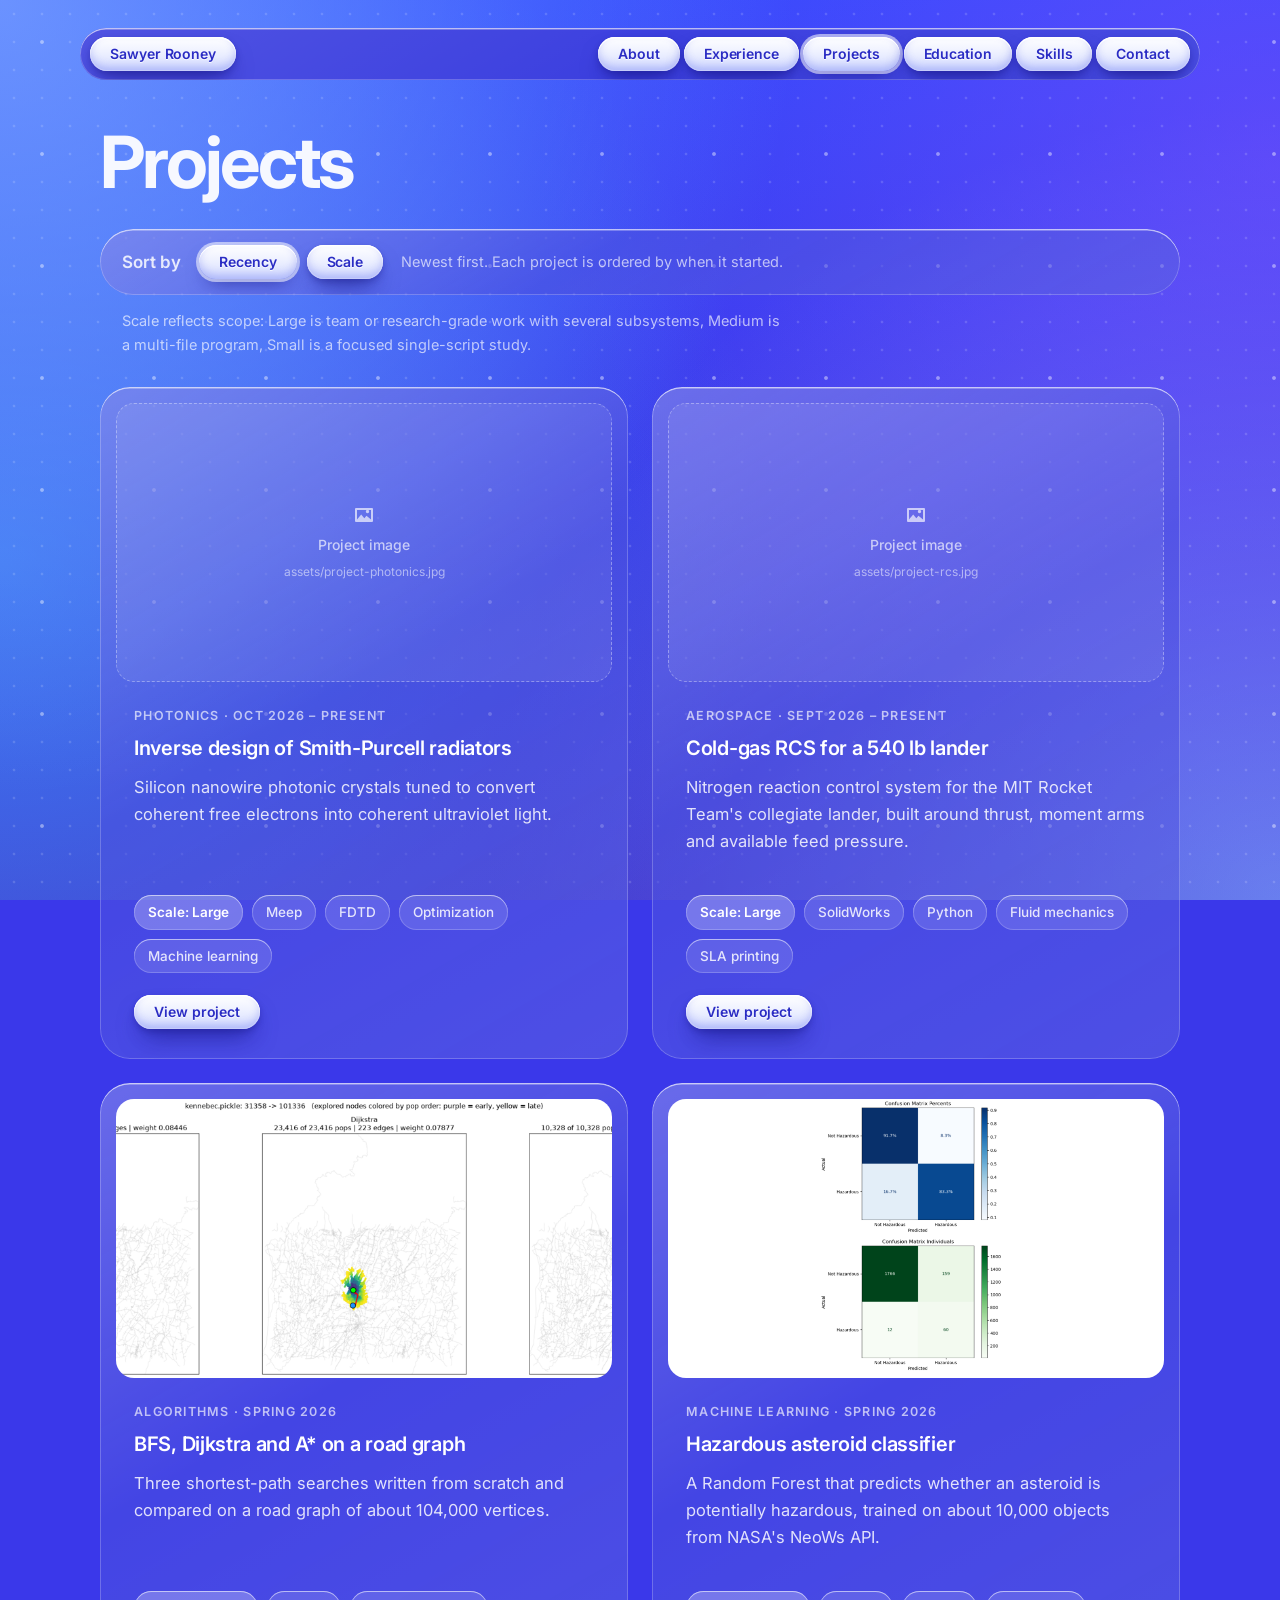
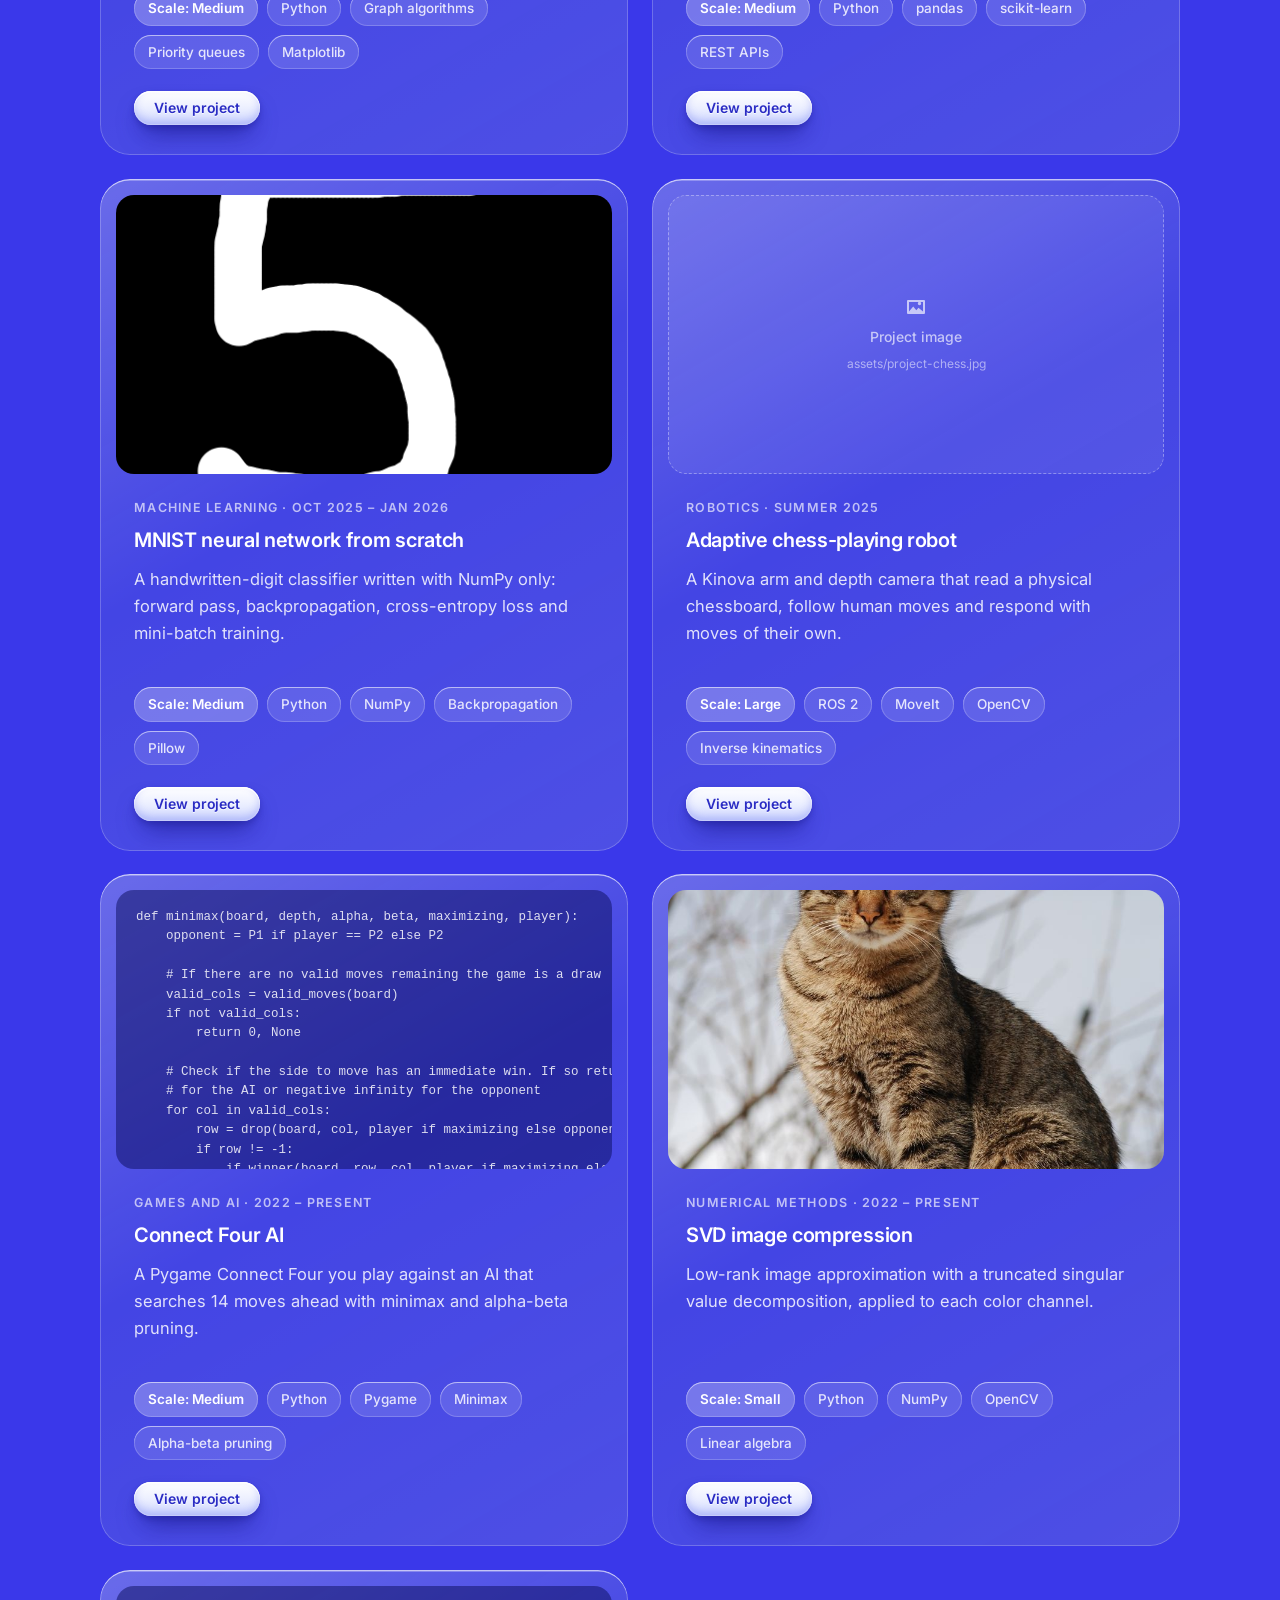
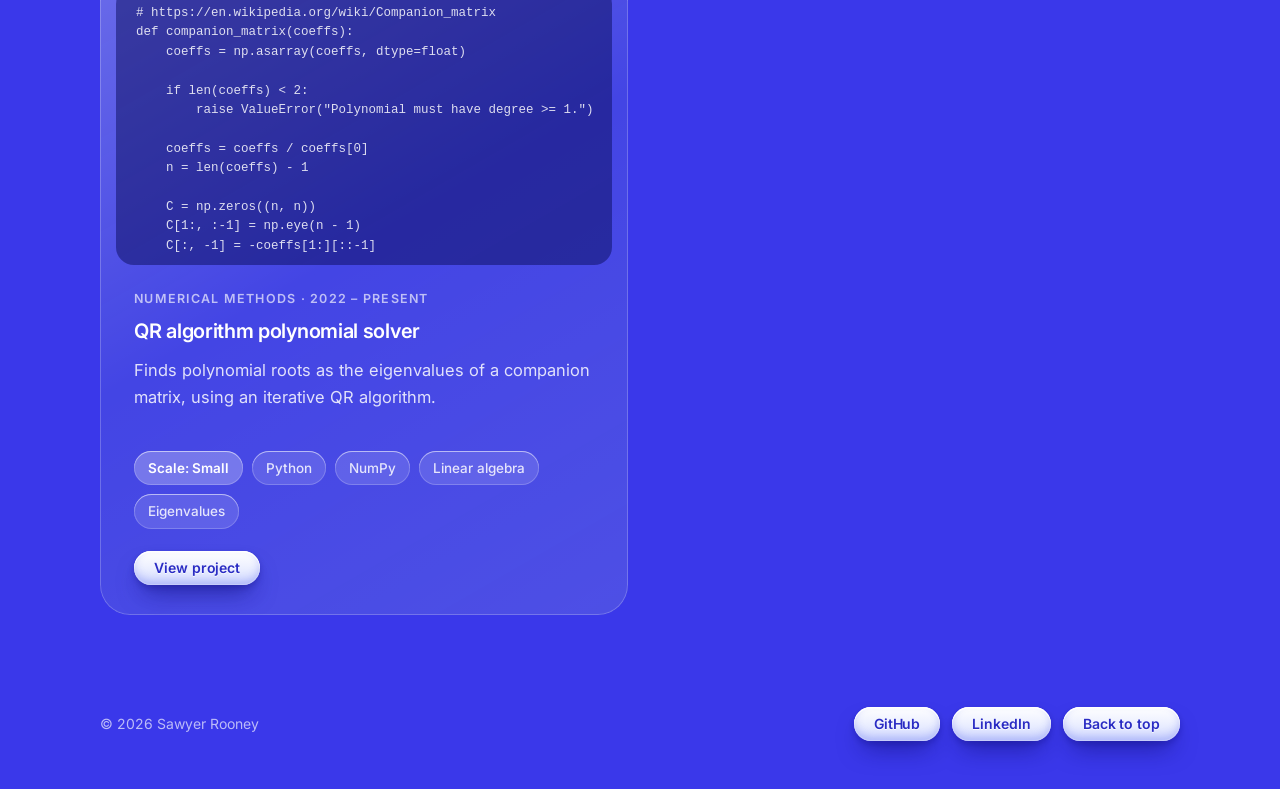
==== projects.html @ 9bf7cc25 "Add files via upload" ====
<!doctype html>
<html lang="en">
<head>
  <meta charset="utf-8">
  <meta name="viewport" content="width=device-width, initial-scale=1">
  <title>Projects | Sawyer Rooney</title>
  <meta name="description" content="Projects by Sawyer Rooney in aerospace, photonics, robotics, machine learning and numerical methods.">
  <meta name="theme-color" content="#3236e4">
  <link rel="preconnect" href="https://fonts.googleapis.com">
  <link rel="preconnect" href="https://fonts.gstatic.com" crossorigin>
  <link rel="preload" as="style" href="https://fonts.googleapis.com/css2?family=Inter:wght@400;500;600;700&display=swap" onload="this.onload=null;this.rel='stylesheet'">
  <noscript><link rel="stylesheet" href="https://fonts.googleapis.com/css2?family=Inter:wght@400;500;600;700&display=swap"></noscript>
  <link rel="stylesheet" href="styles.css">
</head>
<body>

<div class="bg" aria-hidden="true"></div>

<header class="nav-wrap">
  <nav class="nav glass" aria-label="Primary">
    <a class="btn primary small mark" href="index.html">Sawyer Rooney</a>
    <div class="nav-links">
      <a class="btn primary small" href="index.html#about">About</a>
      <a class="btn primary small" href="index.html#experience">Experience</a>
      <a class="btn primary small active" href="projects.html" aria-current="page">Projects</a>
      <a class="btn primary small" href="index.html#education">Education</a>
      <a class="btn primary small" href="index.html#skills">Skills</a>
      <a class="btn primary small" href="index.html#contact">Contact</a>
    </div>
  </nav>
</header>

<main id="top">
  <section class="section wrap">
    <h1 class="page-title">Projects</h1>
    <div class="sortbar glass">
      <span class="sort-label" id="sort-label">Sort by</span>
      <div class="sort-btns" role="group" aria-labelledby="sort-label">
        <button class="btn primary small" type="button" data-sort="recency" aria-pressed="true">Recency</button>
        <button class="btn primary small" type="button" data-sort="scale" aria-pressed="false">Scale</button>
      </div>
      <p class="sort-note" id="sort-note" aria-live="polite">Newest first. Each project is ordered by when it started.</p>
    </div>
    <p class="scale-key">Scale reflects scope: Large is team or research-grade work with several subsystems, Medium is a multi-file program, Small is a focused single-script study.</p>
    <div class="cards" id="grid">
      <article class="card glass" data-date="2026-09" data-scale="3">
        <div class="media wide"><span class="media-ph"><svg viewBox="0 0 24 24" width="24" height="24" aria-hidden="true"><path d="M4 5h16a1 1 0 0 1 1 1v12a1 1 0 0 1-1 1H4a1 1 0 0 1-1-1V6a1 1 0 0 1 1-1Zm1 11.6 4.2-5 3.1 3.6 2.2-2.4L19 16.6V7H5v9.6ZM15.5 10.2a1.7 1.7 0 1 1 0-3.4 1.7 1.7 0 0 1 0 3.4Z" fill="currentColor"/></svg>Project image<small>assets/project-rcs.jpg</small></span><img src="assets/project-rcs.jpg" alt="Cold-gas RCS for a 540 lb lander" loading="lazy" decoding="async" onerror="this.remove()"></div>
        <p class="kicker">Aerospace &middot; Sept 2026 – Present</p>
        <h3>Cold-gas RCS for a 540 lb lander</h3>
        <p class="lead">Nitrogen reaction control system for the MIT Rocket Team&#x27;s collegiate lander, built around thrust, moment arms and available feed pressure.</p>
        <ul class="chips"><li class="scale">Scale: Large</li><li>SolidWorks</li><li>Python</li><li>Fluid mechanics</li><li>SLA printing</li></ul>
        <p class="more"><a class="btn primary small stretch" href="projects/rcs.html" aria-label="View project: Cold-gas RCS for a 540 lb lander">View project</a></p>
      </article>
      <article class="card glass" data-date="2026-10" data-scale="3">
        <div class="media wide"><span class="media-ph"><svg viewBox="0 0 24 24" width="24" height="24" aria-hidden="true"><path d="M4 5h16a1 1 0 0 1 1 1v12a1 1 0 0 1-1 1H4a1 1 0 0 1-1-1V6a1 1 0 0 1 1-1Zm1 11.6 4.2-5 3.1 3.6 2.2-2.4L19 16.6V7H5v9.6ZM15.5 10.2a1.7 1.7 0 1 1 0-3.4 1.7 1.7 0 0 1 0 3.4Z" fill="currentColor"/></svg>Project image<small>assets/project-photonics.jpg</small></span><img src="assets/project-photonics.jpg" alt="Inverse design of Smith-Purcell radiators" loading="lazy" decoding="async" onerror="this.remove()"></div>
        <p class="kicker">Photonics &middot; Oct 2026 – Present</p>
        <h3>Inverse design of Smith-Purcell radiators</h3>
        <p class="lead">Silicon nanowire photonic crystals tuned to convert coherent free electrons into coherent ultraviolet light.</p>
        <ul class="chips"><li class="scale">Scale: Large</li><li>Meep</li><li>FDTD</li><li>Optimization</li><li>Machine learning</li></ul>
        <p class="more"><a class="btn primary small stretch" href="projects/photonics.html" aria-label="View project: Inverse design of Smith-Purcell radiators">View project</a></p>
      </article>
      <article class="card glass" data-date="2025-06" data-scale="3">
        <div class="media wide"><span class="media-ph"><svg viewBox="0 0 24 24" width="24" height="24" aria-hidden="true"><path d="M4 5h16a1 1 0 0 1 1 1v12a1 1 0 0 1-1 1H4a1 1 0 0 1-1-1V6a1 1 0 0 1 1-1Zm1 11.6 4.2-5 3.1 3.6 2.2-2.4L19 16.6V7H5v9.6ZM15.5 10.2a1.7 1.7 0 1 1 0-3.4 1.7 1.7 0 0 1 0 3.4Z" fill="currentColor"/></svg>Project image<small>assets/project-chess.jpg</small></span><img src="assets/project-chess.jpg" alt="Adaptive chess-playing robot" loading="lazy" decoding="async" onerror="this.remove()"></div>
        <p class="kicker">Robotics &middot; Summer 2025</p>
        <h3>Adaptive chess-playing robot</h3>
        <p class="lead">A Kinova arm and depth camera that read a physical chessboard, follow human moves and respond with moves of their own.</p>
        <ul class="chips"><li class="scale">Scale: Large</li><li>ROS 2</li><li>MoveIt</li><li>OpenCV</li><li>Inverse kinematics</li></ul>
        <p class="more"><a class="btn primary small stretch" href="projects/chess.html" aria-label="View project: Adaptive chess-playing robot">View project</a></p>
      </article>
      <article class="card glass" data-date="2026-03" data-scale="2">
        <div class="media wide"><img src="assets/projects/dijkstra/road-graph-search.png" alt="BFS, Dijkstra and A* on a road graph" loading="lazy" decoding="async"></div>
        <p class="kicker">Algorithms &middot; Spring 2026</p>
        <h3>BFS, Dijkstra and A* on a road graph</h3>
        <p class="lead">Three shortest-path searches written from scratch and compared on a road graph of about 104,000 vertices.</p>
        <ul class="chips"><li class="scale">Scale: Medium</li><li>Python</li><li>Graph algorithms</li><li>Priority queues</li><li>Matplotlib</li></ul>
        <p class="more"><a class="btn primary small stretch" href="projects/dijkstra.html" aria-label="View project: BFS, Dijkstra and A* on a road graph">View project</a></p>
      </article>
      <article class="card glass" data-date="2025-01" data-scale="2">
        <div class="media wide peek" aria-hidden="true"><pre>def minimax(board, depth, alpha, beta, maximizing, player):
    opponent = P1 if player == P2 else P2

    # If there are no valid moves remaining the game is a draw
    valid_cols = valid_moves(board)
    if not valid_cols:
        return 0, None

    # Check if the side to move has an immediate win. If so retu
    # for the AI or negative infinity for the opponent
    for col in valid_cols:
        row = drop(board, col, player if maximizing else opponen
        if row != -1:
            if winner(board, row, col, player if maximizing else</pre></div>
        <p class="kicker">Games and AI &middot; 2022 – Present</p>
        <h3>Connect Four AI</h3>
        <p class="lead">A Pygame Connect Four you play against an AI that searches 14 moves ahead with minimax and alpha-beta pruning.</p>
        <ul class="chips"><li class="scale">Scale: Medium</li><li>Python</li><li>Pygame</li><li>Minimax</li><li>Alpha-beta pruning</li></ul>
        <p class="more"><a class="btn primary small stretch" href="projects/connect4.html" aria-label="View project: Connect Four AI">View project</a></p>
      </article>
      <article class="card glass" data-date="2025-10" data-scale="2">
        <div class="media wide"><img src="assets/projects/mnist/sample-1.png" alt="MNIST neural network from scratch" loading="lazy" decoding="async"></div>
        <p class="kicker">Machine learning &middot; Oct 2025 – Jan 2026</p>
        <h3>MNIST neural network from scratch</h3>
        <p class="lead">A handwritten-digit classifier written with NumPy only: forward pass, backpropagation, cross-entropy loss and mini-batch training.</p>
        <ul class="chips"><li class="scale">Scale: Medium</li><li>Python</li><li>NumPy</li><li>Backpropagation</li><li>Pillow</li></ul>
        <p class="more"><a class="btn primary small stretch" href="projects/mnist.html" aria-label="View project: MNIST neural network from scratch">View project</a></p>
      </article>
      <article class="card glass" data-date="2026-02" data-scale="2">
        <div class="media wide fit"><img src="assets/projects/rfc/confusion-matrix.png" alt="Hazardous asteroid classifier" loading="lazy" decoding="async"></div>
        <p class="kicker">Machine learning &middot; Spring 2026</p>
        <h3>Hazardous asteroid classifier</h3>
        <p class="lead">A Random Forest that predicts whether an asteroid is potentially hazardous, trained on about 10,000 objects from NASA&#x27;s NeoWs API.</p>
        <ul class="chips"><li class="scale">Scale: Medium</li><li>Python</li><li>pandas</li><li>scikit-learn</li><li>REST APIs</li></ul>
        <p class="more"><a class="btn primary small stretch" href="projects/rfc.html" aria-label="View project: Hazardous asteroid classifier">View project</a></p>
      </article>
      <article class="card glass" data-date="2025-01" data-scale="1">
        <div class="media wide"><img src="assets/projects/svd/uncompressed.jpg" alt="SVD image compression" loading="lazy" decoding="async"></div>
        <p class="kicker">Numerical methods &middot; 2022 – Present</p>
        <h3>SVD image compression</h3>
        <p class="lead">Low-rank image approximation with a truncated singular value decomposition, applied to each color channel.</p>
        <ul class="chips"><li class="scale">Scale: Small</li><li>Python</li><li>NumPy</li><li>OpenCV</li><li>Linear algebra</li></ul>
        <p class="more"><a class="btn primary small stretch" href="projects/svd.html" aria-label="View project: SVD image compression">View project</a></p>
      </article>
      <article class="card glass" data-date="2025-01" data-scale="1">
        <div class="media wide peek" aria-hidden="true"><pre># https://en.wikipedia.org/wiki/Companion_matrix
def companion_matrix(coeffs):
    coeffs = np.asarray(coeffs, dtype=float)

    if len(coeffs) &lt; 2:
        raise ValueError(&quot;Polynomial must have degree &gt;= 1.&quot;)

    coeffs = coeffs / coeffs[0]
    n = len(coeffs) - 1

    C = np.zeros((n, n))
    C[1:, :-1] = np.eye(n - 1)
    C[:, -1] = -coeffs[1:][::-1]
</pre></div>
        <p class="kicker">Numerical methods &middot; 2022 – Present</p>
        <h3>QR algorithm polynomial solver</h3>
        <p class="lead">Finds polynomial roots as the eigenvalues of a companion matrix, using an iterative QR algorithm.</p>
        <ul class="chips"><li class="scale">Scale: Small</li><li>Python</li><li>NumPy</li><li>Linear algebra</li><li>Eigenvalues</li></ul>
        <p class="more"><a class="btn primary small stretch" href="projects/qr.html" aria-label="View project: QR algorithm polynomial solver">View project</a></p>
      </article>
    </div>
  </section>
</main>

<footer class="footer wrap">
  <span>&copy; <span id="yr">2026</span> Sawyer Rooney</span>
  <div class="foot-links">
    <a class="btn primary small" href="https://github.com/sawyerr-mit/Projects" target="_blank" rel="noopener">GitHub</a>
    <a class="btn primary small" href="https://www.linkedin.com/in/sawyer-rooney-ab3384444/" target="_blank" rel="noopener">LinkedIn</a>
    <a class="btn primary small" href="#top">Back to top</a>
  </div>
</footer>

<script src="script.js" defer></script>
</body>
</html>
---- styles.css ----
/* Layout: floating glass nav, hero with image frame, then stacked glass panels over a static blue-violet dot-grid backdrop.
   Performance notes: the backdrop is one static background (no animated layers), glass uses a single light blur,
   hover effects animate transform only, and nothing repaints on pointer move. */
:root{
  --base-1:#2f4cff;      /* vibrant blue */
  --base-2:#3a38ea;      /* blue, a touch toward violet */
  --base-3:#4330c9;      /* deep end, slightly purple */
  --ink:#ffffff;
  --ink-soft:rgba(255,255,255,.84);
  --ink-mute:rgba(255,255,255,.66);
  --sans:"Inter",ui-sans-serif,system-ui,-apple-system,"SF Pro Text","Segoe UI",Roboto,Helvetica,Arial,sans-serif;
  --wrap:1120px;
  color-scheme:dark;
}

*{box-sizing:border-box}
html{scroll-padding-top:110px}
body{
  margin:0;
  font-family:var(--sans);
  font-size:17px;line-height:1.65;
  color:var(--ink);
  -webkit-font-smoothing:antialiased;

  background-color:var(--base-2);
}
/* backdrop: dot-grid pips (major + minor), soft color glows, base gradient.
   Fixed and viewport-sized, so it is painted once and never grows with the page (a page-tall layer costs
   hundreds of MB of graphics memory on phones and high-DPI screens). Panels scroll over it. */
.bg{
  position:fixed;top:0;left:0;width:100%;height:100vh;height:100lvh;z-index:-1;pointer-events:none;
  contain:strict;will-change:transform;transform:translateZ(0);
  background-image:
    radial-gradient(circle,rgba(255,255,255,.32) 1.7px,transparent 2.3px),
    radial-gradient(circle,rgba(255,255,255,.15) 1.1px,transparent 1.7px),
    radial-gradient(circle min(62vmax,820px) at 0% 0%,rgba(121,160,255,.8),transparent),
    radial-gradient(circle min(58vmax,780px) at 100% 18%,rgba(131,80,255,.5),transparent),
    radial-gradient(circle min(60vmax,800px) at 0% 62%,rgba(63,188,255,.5),transparent),
    radial-gradient(circle min(62vmax,820px) at 100% 100%,rgba(121,160,255,.7),transparent),
    linear-gradient(175deg,var(--base-1) 0%,var(--base-2) 50%,var(--base-3) 100%);
  background-size:112px 112px,28px 28px,auto,auto,auto,auto,auto;
  background-position:-14px -14px,0 0,0 0,0 0,0 0,0 0,0 0;
  background-repeat:repeat,repeat,no-repeat,no-repeat,no-repeat,no-repeat,no-repeat;
}
body::before{ /* fills the phone's top inset */
  content:"";position:fixed;inset:0 0 auto;height:env(safe-area-inset-top,0px);z-index:40;background:var(--base-1);
}
.wrap{
  max-width:var(--wrap);margin:0 auto;
  padding-left:max(20px,env(safe-area-inset-left,0px));
  padding-right:max(20px,env(safe-area-inset-right,0px));
}
a{color:inherit;text-decoration:none}
h1,h2,h3,p,ul,dl,dd,figure{margin:0}
ul{padding:0;list-style:none}
:focus-visible{outline:2px solid #fff;outline-offset:3px;border-radius:12px}

/* ---------- liquid glass ----------
   Real backdrop blur on ~20 large panels made scrolling drop to ~30 fps in testing, and it was the only
   expensive thing on the page. The backdrop is static, so frosted glass is painted instead: a tinted
   gradient fill (which also softens the dot grid behind), a bright top rim, an inner edge and a soft shadow.
   No element uses backdrop-filter, so nothing is re-computed while scrolling. */
.glass{
  position:relative;border-radius:30px;
  background:linear-gradient(150deg,rgba(255,255,255,.26),rgba(255,255,255,.07) 45%,rgba(255,255,255,.12)),rgba(50,56,218,.52);
  box-shadow:inset 0 1.5px 0 rgba(255,255,255,.55),inset 0 0 0 1px rgba(255,255,255,.22);
  contain:layout paint;
}
@media (prefers-reduced-transparency:reduce){
  .glass{background:rgba(48,48,180,.85)}
}
@media (hover:hover){
  .card{transition:transform .25s cubic-bezier(.2,.8,.2,1)}
  .card:hover{transform:translateY(-4px)}
}

/* ---------- nav ---------- */
.nav-wrap{position:sticky;top:calc(14px + env(safe-area-inset-top,0px));z-index:30;padding:14px max(16px,env(safe-area-inset-left,0px)) 0}
.nav{
  max-width:var(--wrap);margin:0 auto;border-radius:999px;
  display:flex;align-items:center;justify-content:space-between;gap:20px;
  padding:9px 10px 9px 26px;
  background:
    linear-gradient(150deg,rgba(255,255,255,.14),rgba(255,255,255,.04) 50%,rgba(255,255,255,.1)),
    rgb(52,56,222);
}
.nav-links{display:flex;align-items:center;gap:4px;font-size:14.5px;font-weight:500}

/* ---------- buttons ---------- */
.btn{
  position:relative;display:inline-flex;align-items:center;justify-content:center;
  padding:15px 30px;border-radius:999px;
  font:600 15.5px/1 var(--sans);letter-spacing:-.005em;cursor:pointer;
  transition:transform .18s cubic-bezier(.2,.8,.2,1);
}
.btn.small{padding:10px 20px;font-size:14px}
.btn.primary{
  color:#2a2cc4;
  background:linear-gradient(180deg,#ffffff 0%,#eef1ff 45%,#d3dbff 100%);
  text-shadow:0 1px 0 rgba(255,255,255,.8);
  box-shadow:
    inset 0 1.5px 0 #fff,
    inset 0 -4px 8px rgba(80,92,235,.3),
    inset 0 0 0 1px rgba(255,255,255,.55),
    0 14px 24px -8px rgba(16,14,120,.65),
    0 3px 6px rgba(16,14,120,.3);
}
@media (hover:hover){
  .btn:hover{transform:translateY(-3px)}
}
.btn:active{transform:translateY(1px) scale(.985)}

/* ---------- hero ---------- */
.hero{
  display:grid;grid-template-columns:minmax(0,1.15fr) minmax(0,.85fr);gap:64px;align-items:center;
  padding-top:84px;padding-bottom:96px;
}
.status{
  display:inline-flex;align-items:center;gap:10px;margin-bottom:26px;
  padding:8px 16px 8px 14px;border-radius:999px;font-size:13.5px;font-weight:500;color:var(--ink-soft);
  background:rgba(255,255,255,.16);
  box-shadow:inset 0 1px 0 rgba(255,255,255,.5),inset 0 0 0 1px rgba(255,255,255,.2);
}
.dot{width:8px;height:8px;border-radius:50%;background:#abdcff;box-shadow:0 0 0 4px rgba(125,255,184,.22)}
h1{
  font-size:clamp(50px,7.4vw,92px);font-weight:700;letter-spacing:-.04em;line-height:1.1;
  color:#f6f8ff;
  text-wrap:balance;
}
.sub{margin-top:28px;font-size:20px;line-height:1.6;color:var(--ink-soft);max-width:30em}
.chips{display:flex;flex-wrap:wrap;gap:9px}
.hero .chips{margin-top:30px}
.chips li{
  padding:6px 14px;border-radius:999px;font-size:13.5px;font-weight:500;color:var(--ink-soft);
  background:rgba(255,255,255,.13);
  box-shadow:inset 0 1px 0 rgba(255,255,255,.45),inset 0 0 0 1px rgba(255,255,255,.2);
}
.actions{display:flex;flex-wrap:wrap;gap:14px;margin-top:40px}
.actions.center{justify-content:center}

.hero-frame{padding:12px;border-radius:36px}

/* ---------- image slots ---------- */
.media{
  position:relative;overflow:hidden;border-radius:22px;
  background:rgba(255,255,255,.07);
}
.media.portrait{aspect-ratio:4/5}
.media.wide{aspect-ratio:16/9;border-radius:18px;margin-bottom:24px}
.media img{position:absolute;inset:0;width:100%;height:100%;object-fit:cover;display:block}
.media-ph{position:absolute;inset:0;display:flex;flex-direction:column;align-items:center;justify-content:center;gap:6px;text-align:center;font-size:14px;font-weight:500;color:var(--ink-mute);padding:16px;border:1.5px dashed rgba(255,255,255,.34);border-radius:inherit}
.media-ph small{font-size:12px;font-weight:400;opacity:.8}

/* ---------- sections ---------- */
.section{padding-top:56px;padding-bottom:56px}
h2{
  font-size:clamp(32px,4vw,46px);font-weight:700;letter-spacing:-.03em;line-height:1.1;
  margin-bottom:32px;text-wrap:balance;
}
h3{font-size:20px;font-weight:600;letter-spacing:-.015em;line-height:1.35}
.label{font-size:12.5px;font-weight:600;letter-spacing:.12em;text-transform:uppercase;color:var(--ink-soft);margin-bottom:12px}
.org{color:var(--ink-soft);font-size:15.5px;margin-top:4px}
.muted{color:var(--ink-soft);font-size:16px;margin-top:10px}
.pill{
  display:inline-block;white-space:nowrap;padding:6px 14px;border-radius:999px;font-size:13px;font-weight:600;color:#fff;
  background:rgba(255,255,255,.2);
  box-shadow:inset 0 1px 0 rgba(255,255,255,.5),inset 0 0 0 1px rgba(255,255,255,.24);
}
.bullets{display:grid;gap:11px;color:var(--ink-soft);font-size:16px}
.bullets li{position:relative;padding-left:22px}
.bullets li::before{
  content:"";position:absolute;left:2px;top:.62em;width:7px;height:7px;border-radius:50%;
  background:#e3eaff;
}

.panel{padding:44px 48px}
.about{display:grid;grid-template-columns:minmax(0,1.5fr) minmax(0,1fr);gap:56px;align-items:start}
.prose{color:var(--ink-soft);font-size:18px}
.prose p+p{margin-top:1.2em}
.facts{display:grid;gap:0}
.facts div{padding:18px 0;border-bottom:1px solid rgba(255,255,255,.18)}
.facts div:first-child{padding-top:0}
.facts div:last-child{border-bottom:0;padding-bottom:0}
.facts dt{font-size:12.5px;font-weight:600;letter-spacing:.12em;text-transform:uppercase;color:var(--ink-mute);margin-bottom:6px}
.facts dd{font-size:16px;line-height:1.55}

.stack{display:grid;gap:22px}
.item{padding:34px 40px}
.item-head{display:flex;justify-content:space-between;align-items:flex-start;gap:20px;margin-bottom:18px}
.item-head>div{min-width:0}

.cards{display:grid;grid-template-columns:repeat(2,minmax(0,1fr));gap:24px}
.card{display:flex;flex-direction:column;padding:16px 16px 30px}
.card>*:not(.media){padding-left:18px;padding-right:18px}
.kicker{font-size:12.5px;font-weight:600;letter-spacing:.1em;text-transform:uppercase;color:var(--ink-mute);margin-bottom:8px}
.card h3{margin-bottom:12px}
.lead{color:var(--ink-soft);font-size:16.5px;margin-bottom:16px}
.card .bullets{font-size:15.5px}
.card .chips{margin-top:auto;padding-top:24px}

.edu{display:grid;gap:0;padding:12px 48px 44px}
.edu-row{display:grid;grid-template-columns:150px minmax(0,1fr);gap:28px;padding:32px 0;border-bottom:1px solid rgba(255,255,255,.18)}
.edu-meta{padding-top:2px}
.honors{padding-top:34px}
.honors .chips li{font-size:13px}

.skills{display:grid;grid-template-columns:repeat(3,minmax(0,1fr));gap:22px}
.skill{padding:30px 30px 32px}
.skill p{color:var(--ink-soft);font-size:15.5px}

.contact{text-align:center;padding:64px 48px}
.contact h2{margin-bottom:20px}
.contact-lede{max-width:34em;margin:0 auto;font-size:19px;color:var(--ink-soft)}
.email{margin-top:26px;font-size:22px;font-weight:600;letter-spacing:-.01em;user-select:all}
.contact .actions{margin-top:34px}

.footer{display:flex;justify-content:space-between;gap:16px;padding-top:36px;padding-bottom:48px;font-size:14px;color:var(--ink-mute)}
.footer a:hover{color:#fff}

/* ---------- responsive ---------- */
@media (max-width:960px){
  .hero{grid-template-columns:minmax(0,1fr);gap:48px;padding-top:60px;padding-bottom:64px}
  .hero-frame{max-width:420px}
  .about{grid-template-columns:minmax(0,1fr);gap:36px}
  .skills{grid-template-columns:repeat(2,minmax(0,1fr))}
  .panel{padding:36px 32px}
  .edu{padding:6px 32px 36px}
}
@media (max-width:720px){
  body{font-size:16px}
  .nav{flex-direction:column;align-items:stretch;gap:6px;border-radius:28px;padding:12px 12px 10px 20px}
  .nav-links{overflow-x:auto;gap:2px;padding:0 0 2px;scrollbar-width:none;
    -webkit-mask-image:linear-gradient(90deg,#000 88%,transparent);mask-image:linear-gradient(90deg,#000 88%,transparent)}
  .nav-links::-webkit-scrollbar{display:none}
      html{scroll-padding-top:150px}
  .section{padding-top:40px;padding-bottom:40px}
  .panel,.contact{padding:30px 22px}
  .edu{padding:2px 22px 30px}
  .item{padding:26px 22px}
  .item-head{flex-direction:column;gap:12px}
  .cards,.skills{grid-template-columns:minmax(0,1fr)}
  .card>*:not(.media){padding-left:10px;padding-right:10px}
  .edu-row{grid-template-columns:minmax(0,1fr);gap:12px;padding:26px 0}
  .glass{border-radius:26px}
  .actions .btn{flex:1 1 auto}
  .email{font-size:19px}
}
@media (prefers-reduced-motion:reduce){
  .card,.item,.skill,.btn{transition:none}
}

/* ---------- skip rendering off-screen sections until they near the viewport ---------- */
.section~.section{content-visibility:auto;contain-intrinsic-size:auto 500px}

/* ---------- projects tab and project pages ---------- */
.nav{padding:9px 10px}
.btn.active,.btn[aria-pressed=true]{box-shadow:inset 0 1.5px 0 #fff,inset 0 -4px 8px rgba(80,92,235,.3),0 0 0 3px rgba(255,255,255,.55),0 10px 20px -8px rgba(16,14,120,.65)}
.btn small{margin-left:10px;font-size:12px;font-weight:600;opacity:.7}
.btn.inline{margin:0 2px}
button.btn{border:0}
.page-title{font-size:clamp(40px,6vw,72px);font-weight:700;letter-spacing:-.04em;line-height:1.1;margin-bottom:28px}
.sortbar{display:flex;flex-wrap:wrap;align-items:center;gap:14px 18px;padding:16px 22px;border-radius:999px}
.sort-label{font-weight:600;color:var(--ink-soft)}
.sort-btns{display:flex;gap:10px}
.sort-note{color:var(--ink-mute);font-size:14.5px}
.scale-key{margin:14px 0 30px 22px;max-width:46em;color:var(--ink-mute);font-size:14.5px}
.chips li.scale{background:rgba(255,255,255,.26);color:#fff;font-weight:600}
.stretch::after{content:"";position:absolute;inset:0;border-radius:30px}
.card .btn.stretch{position:static}
.card .stretch:focus-visible{outline:0}
.card .stretch:focus-visible::after{outline:3px solid #fff;outline-offset:-5px}
.media.fit img{object-fit:contain;background:#fff}
.media.peek{background:rgba(10,12,90,.5)}
.peek pre{margin:0;padding:18px 20px;font:12.5px/1.55 ui-monospace,SFMono-Regular,Menlo,Consolas,monospace;color:var(--ink-soft);overflow:hidden;white-space:pre}
.p-head h1{font-size:clamp(36px,5.4vw,64px)}
.p-head .sub{margin-top:18px}
.p-head{margin-top:20px}
.pf{margin-top:22px;border-radius:30px}
.pf .media.wide{margin-bottom:0}
.more{margin-top:22px}
.gallery{display:grid;grid-template-columns:repeat(auto-fit,minmax(260px,1fr));gap:20px;margin-top:22px}
.gallery.single{grid-template-columns:minmax(0,640px)}
.shot{margin:0;padding:12px}
.shot img{display:block;width:100%;height:auto;border-radius:18px;background:#fff}
.shot figcaption{padding:12px 6px 4px;font-size:14.5px;color:var(--ink-soft)}
.downloads,.foot-links{display:flex;flex-wrap:wrap;gap:12px}
.footer{align-items:center}
details.code{padding:14px 18px}
details.code summary{display:flex;align-items:center;gap:12px;cursor:pointer;list-style:none}
details.code summary::-webkit-details-marker{display:none}
details.code summary small{color:var(--ink-mute);font-size:13.5px}
details.code summary:focus-visible{outline:2px solid #fff;outline-offset:4px;border-radius:999px}
.c-hide{display:none}details[open] .c-hide{display:inline}details[open] .c-show{display:none}
details.code pre{margin:16px 0 4px;max-height:560px;overflow:auto;padding:18px;border-radius:18px;background:rgba(10,12,90,.55);font:13px/1.6 ui-monospace,SFMono-Regular,Menlo,Consolas,monospace;color:#eef1ff;tab-size:4}
.runbox{margin-top:22px;padding:30px 34px}
.runh{margin-bottom:12px}
.run{margin:0 0 14px;padding:16px 18px;border-radius:16px;overflow:auto;background:rgba(10,12,90,.55);font:14px/1.6 ui-monospace,SFMono-Regular,Menlo,Consolas,monospace}
.muted code{font-size:.92em}
a.dl[aria-disabled=true]{opacity:.55;pointer-events:none}
@media (max-width:720px){.sortbar{border-radius:28px}.foot-links{justify-content:flex-start}.footer{flex-direction:column;align-items:flex-start}}
@media print{
  .bg,.nav-wrap,.actions,.footer,.sortbar,.media-ph,body::before{display:none!important}
  body{background:#fff}
  *{color:#111!important;background:none!important;box-shadow:none!important}
  .section{content-visibility:visible!important;padding:14px 0}
}
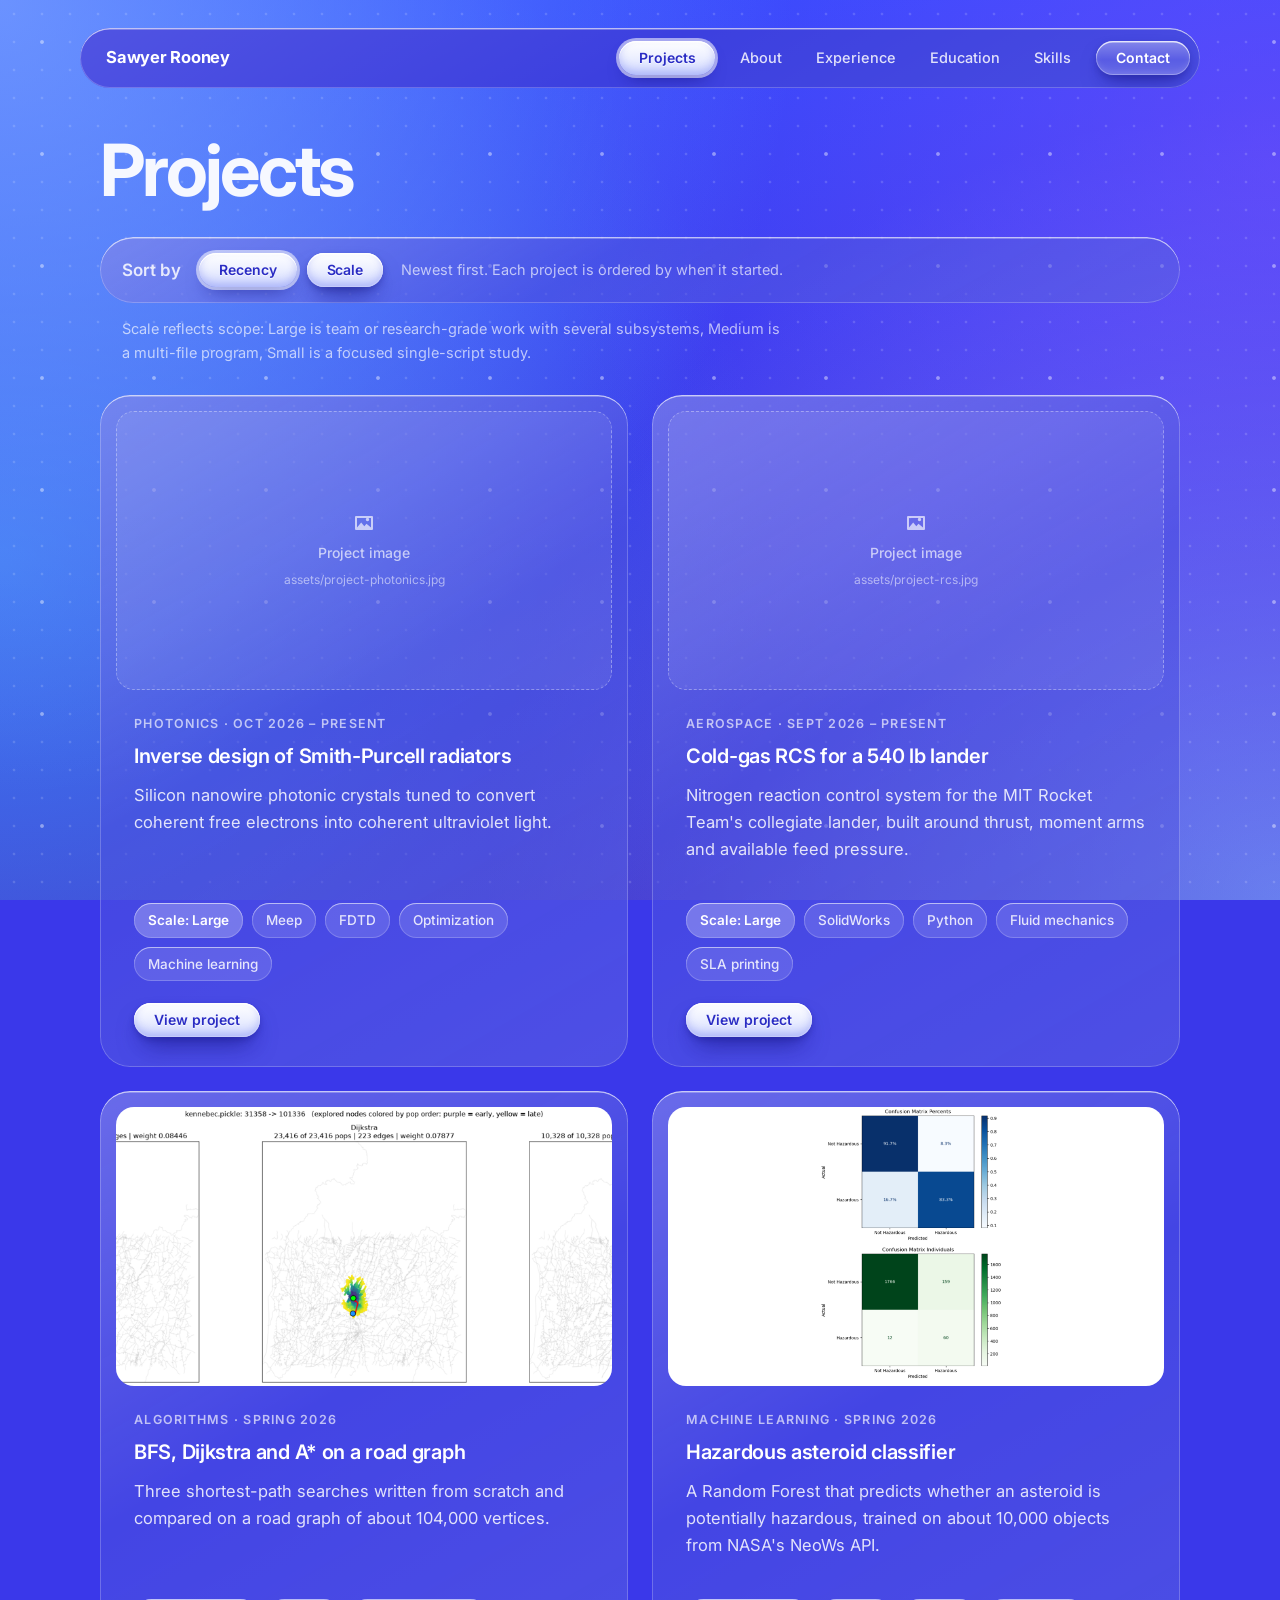
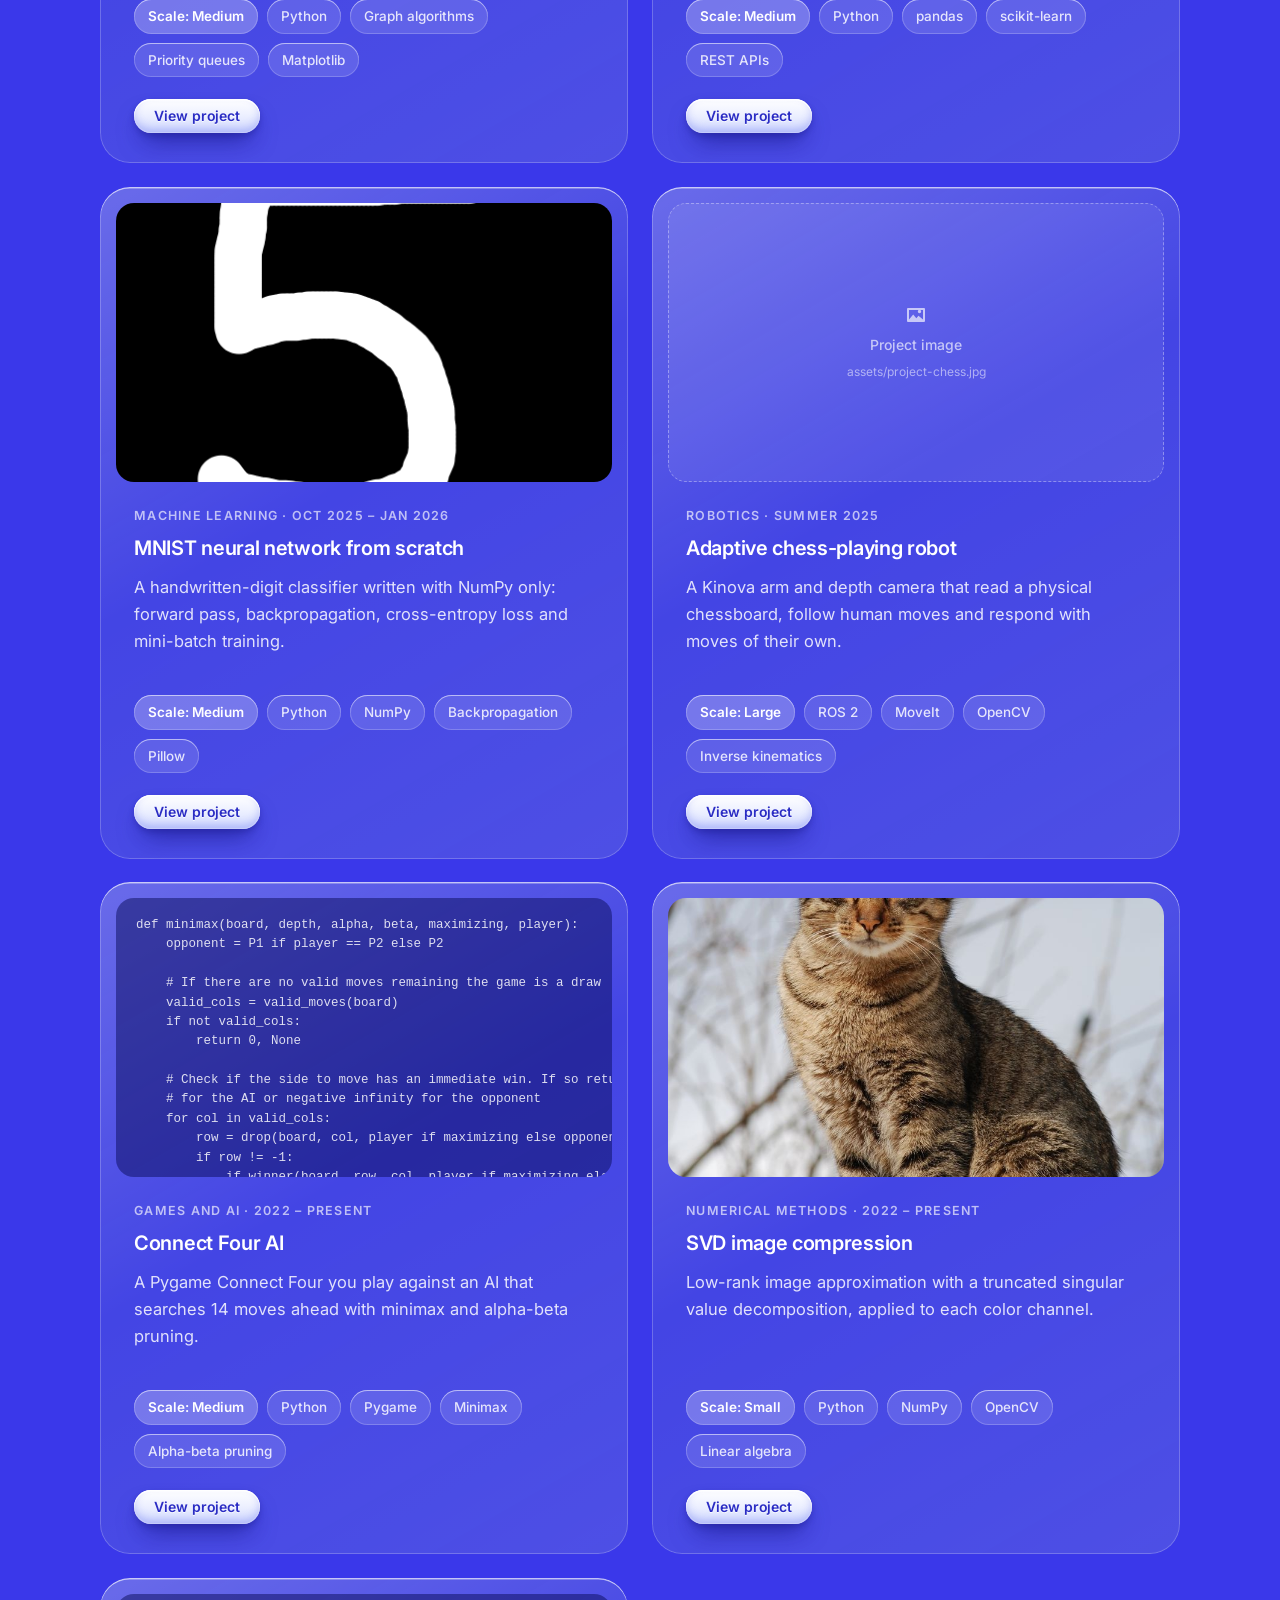
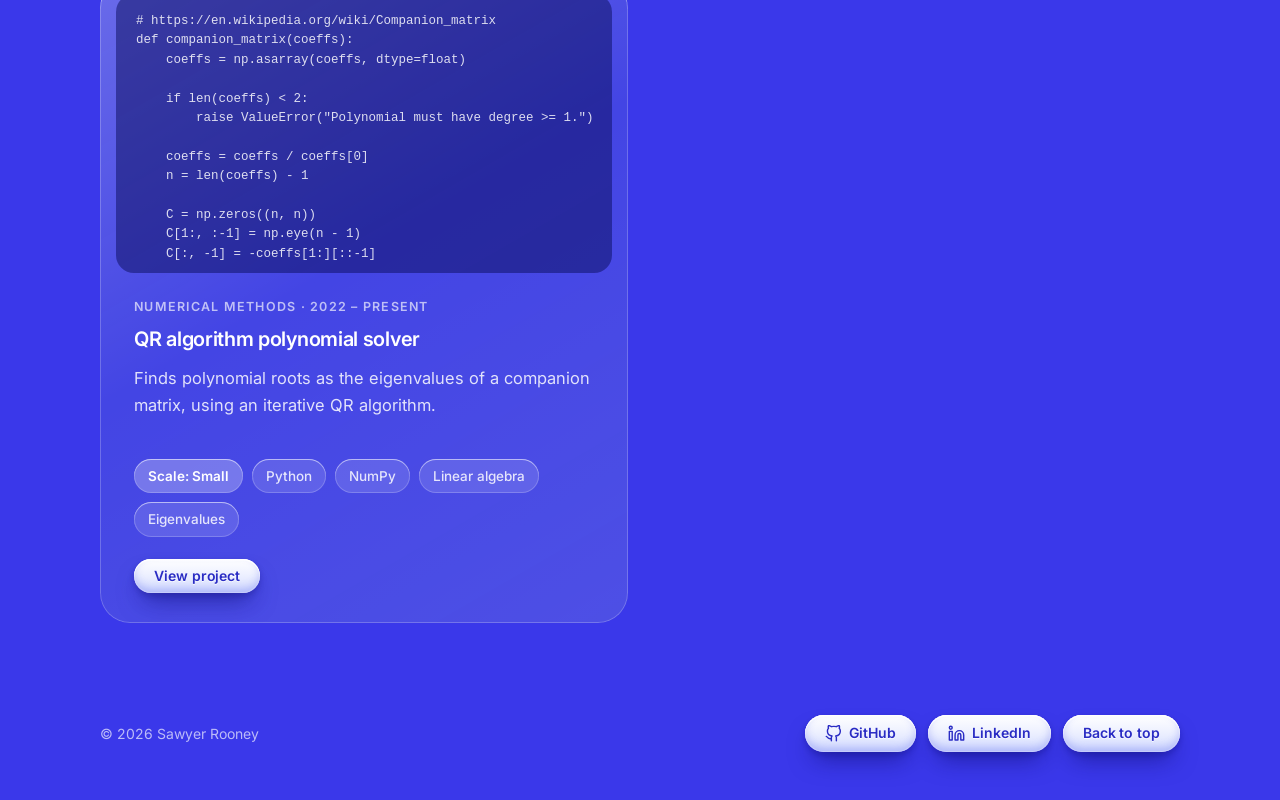
==== commit 9d702552: "Remove 'stretch' class from project buttons" ====
--- a/projects.html
+++ b/projects.html
@@ -49,7 +49,7 @@
         <h3>Cold-gas RCS for a 540 lb lander</h3>
         <p class="lead">Nitrogen reaction control system for the MIT Rocket Team&#x27;s collegiate lander, built around thrust, moment arms and available feed pressure.</p>
         <ul class="chips"><li class="scale">Scale: Large</li><li>SolidWorks</li><li>Python</li><li>Fluid mechanics</li><li>SLA printing</li></ul>
-        <p class="more"><a class="btn primary small stretch" href="projects/rcs.html" aria-label="View project: Cold-gas RCS for a 540 lb lander">View project</a></p>
+        <p class="more"><a class="btn primary small" href="projects/rcs.html" aria-label="View project: Cold-gas RCS for a 540 lb lander">View project</a></p>
       </article>
       <article class="card glass" data-date="2026-10" data-scale="3">
         <div class="media wide"><span class="media-ph"><svg viewBox="0 0 24 24" width="24" height="24" aria-hidden="true"><path d="M4 5h16a1 1 0 0 1 1 1v12a1 1 0 0 1-1 1H4a1 1 0 0 1-1-1V6a1 1 0 0 1 1-1Zm1 11.6 4.2-5 3.1 3.6 2.2-2.4L19 16.6V7H5v9.6ZM15.5 10.2a1.7 1.7 0 1 1 0-3.4 1.7 1.7 0 0 1 0 3.4Z" fill="currentColor"/></svg>Project image<small>assets/project-photonics.jpg</small></span><img src="assets/project-photonics.jpg" alt="Inverse design of Smith-Purcell radiators" loading="lazy" decoding="async" onerror="this.remove()"></div>
@@ -57,7 +57,7 @@
         <h3>Inverse design of Smith-Purcell radiators</h3>
         <p class="lead">Silicon nanowire photonic crystals tuned to convert coherent free electrons into coherent ultraviolet light.</p>
         <ul class="chips"><li class="scale">Scale: Large</li><li>Meep</li><li>FDTD</li><li>Optimization</li><li>Machine learning</li></ul>
-        <p class="more"><a class="btn primary small stretch" href="projects/photonics.html" aria-label="View project: Inverse design of Smith-Purcell radiators">View project</a></p>
+        <p class="more"><a class="btn primary small" href="projects/photonics.html" aria-label="View project: Inverse design of Smith-Purcell radiators">View project</a></p>
       </article>
       <article class="card glass" data-date="2025-06" data-scale="3">
         <div class="media wide"><span class="media-ph"><svg viewBox="0 0 24 24" width="24" height="24" aria-hidden="true"><path d="M4 5h16a1 1 0 0 1 1 1v12a1 1 0 0 1-1 1H4a1 1 0 0 1-1-1V6a1 1 0 0 1 1-1Zm1 11.6 4.2-5 3.1 3.6 2.2-2.4L19 16.6V7H5v9.6ZM15.5 10.2a1.7 1.7 0 1 1 0-3.4 1.7 1.7 0 0 1 0 3.4Z" fill="currentColor"/></svg>Project image<small>assets/project-chess.jpg</small></span><img src="assets/project-chess.jpg" alt="Adaptive chess-playing robot" loading="lazy" decoding="async" onerror="this.remove()"></div>
@@ -65,7 +65,7 @@
         <h3>Adaptive chess-playing robot</h3>
         <p class="lead">A Kinova arm and depth camera that read a physical chessboard, follow human moves and respond with moves of their own.</p>
         <ul class="chips"><li class="scale">Scale: Large</li><li>ROS 2</li><li>MoveIt</li><li>OpenCV</li><li>Inverse kinematics</li></ul>
-        <p class="more"><a class="btn primary small stretch" href="projects/chess.html" aria-label="View project: Adaptive chess-playing robot">View project</a></p>
+        <p class="more"><a class="btn primary small" href="projects/chess.html" aria-label="View project: Adaptive chess-playing robot">View project</a></p>
       </article>
       <article class="card glass" data-date="2026-03" data-scale="2">
         <div class="media wide"><img src="assets/projects/dijkstra/road-graph-search.png" alt="BFS, Dijkstra and A* on a road graph" loading="lazy" decoding="async"></div>
@@ -73,7 +73,7 @@
         <h3>BFS, Dijkstra and A* on a road graph</h3>
         <p class="lead">Three shortest-path searches written from scratch and compared on a road graph of about 104,000 vertices.</p>
         <ul class="chips"><li class="scale">Scale: Medium</li><li>Python</li><li>Graph algorithms</li><li>Priority queues</li><li>Matplotlib</li></ul>
-        <p class="more"><a class="btn primary small stretch" href="projects/dijkstra.html" aria-label="View project: BFS, Dijkstra and A* on a road graph">View project</a></p>
+        <p class="more"><a class="btn primary small" href="projects/dijkstra.html" aria-label="View project: BFS, Dijkstra and A* on a road graph">View project</a></p>
       </article>
       <article class="card glass" data-date="2025-01" data-scale="2">
         <div class="media wide peek" aria-hidden="true"><pre>def minimax(board, depth, alpha, beta, maximizing, player):
@@ -94,7 +94,7 @@
         <h3>Connect Four AI</h3>
         <p class="lead">A Pygame Connect Four you play against an AI that searches 14 moves ahead with minimax and alpha-beta pruning.</p>
         <ul class="chips"><li class="scale">Scale: Medium</li><li>Python</li><li>Pygame</li><li>Minimax</li><li>Alpha-beta pruning</li></ul>
-        <p class="more"><a class="btn primary small stretch" href="projects/connect4.html" aria-label="View project: Connect Four AI">View project</a></p>
+        <p class="more"><a class="btn primary small" href="projects/connect4.html" aria-label="View project: Connect Four AI">View project</a></p>
       </article>
       <article class="card glass" data-date="2025-10" data-scale="2">
         <div class="media wide"><img src="assets/projects/mnist/sample-1.png" alt="MNIST neural network from scratch" loading="lazy" decoding="async"></div>
@@ -102,7 +102,7 @@
         <h3>MNIST neural network from scratch</h3>
         <p class="lead">A handwritten-digit classifier written with NumPy only: forward pass, backpropagation, cross-entropy loss and mini-batch training.</p>
         <ul class="chips"><li class="scale">Scale: Medium</li><li>Python</li><li>NumPy</li><li>Backpropagation</li><li>Pillow</li></ul>
-        <p class="more"><a class="btn primary small stretch" href="projects/mnist.html" aria-label="View project: MNIST neural network from scratch">View project</a></p>
+        <p class="more"><a class="btn primary small" href="projects/mnist.html" aria-label="View project: MNIST neural network from scratch">View project</a></p>
       </article>
       <article class="card glass" data-date="2026-02" data-scale="2">
         <div class="media wide fit"><img src="assets/projects/rfc/confusion-matrix.png" alt="Hazardous asteroid classifier" loading="lazy" decoding="async"></div>
@@ -110,7 +110,7 @@
         <h3>Hazardous asteroid classifier</h3>
         <p class="lead">A Random Forest that predicts whether an asteroid is potentially hazardous, trained on about 10,000 objects from NASA&#x27;s NeoWs API.</p>
         <ul class="chips"><li class="scale">Scale: Medium</li><li>Python</li><li>pandas</li><li>scikit-learn</li><li>REST APIs</li></ul>
-        <p class="more"><a class="btn primary small stretch" href="projects/rfc.html" aria-label="View project: Hazardous asteroid classifier">View project</a></p>
+        <p class="more"><a class="btn primary small" href="projects/rfc.html" aria-label="View project: Hazardous asteroid classifier">View project</a></p>
       </article>
       <article class="card glass" data-date="2025-01" data-scale="1">
         <div class="media wide"><img src="assets/projects/svd/uncompressed.jpg" alt="SVD image compression" loading="lazy" decoding="async"></div>
@@ -118,7 +118,7 @@
         <h3>SVD image compression</h3>
         <p class="lead">Low-rank image approximation with a truncated singular value decomposition, applied to each color channel.</p>
         <ul class="chips"><li class="scale">Scale: Small</li><li>Python</li><li>NumPy</li><li>OpenCV</li><li>Linear algebra</li></ul>
-        <p class="more"><a class="btn primary small stretch" href="projects/svd.html" aria-label="View project: SVD image compression">View project</a></p>
+        <p class="more"><a class="btn primary small" href="projects/svd.html" aria-label="View project: SVD image compression">View project</a></p>
       </article>
       <article class="card glass" data-date="2025-01" data-scale="1">
         <div class="media wide peek" aria-hidden="true"><pre># https://en.wikipedia.org/wiki/Companion_matrix
@@ -139,7 +139,7 @@
         <h3>QR algorithm polynomial solver</h3>
         <p class="lead">Finds polynomial roots as the eigenvalues of a companion matrix, using an iterative QR algorithm.</p>
         <ul class="chips"><li class="scale">Scale: Small</li><li>Python</li><li>NumPy</li><li>Linear algebra</li><li>Eigenvalues</li></ul>
-        <p class="more"><a class="btn primary small stretch" href="projects/qr.html" aria-label="View project: QR algorithm polynomial solver">View project</a></p>
+        <p class="more"><a class="btn primary small" href="projects/qr.html" aria-label="View project: QR algorithm polynomial solver">View project</a></p>
       </article>
     </div>
   </section>
--- a/styles.css
+++ b/styles.css
@@ -253,7 +253,6 @@
 .section~.section{content-visibility:auto;contain-intrinsic-size:auto 500px}
 
 /* ---------- projects tab and project pages ---------- */
-.nav{padding:9px 10px}
 .btn.active,.btn[aria-pressed=true]{box-shadow:inset 0 1.5px 0 #fff,inset 0 -4px 8px rgba(80,92,235,.3),0 0 0 3px rgba(255,255,255,.55),0 10px 20px -8px rgba(16,14,120,.65)}
 .btn small{margin-left:10px;font-size:12px;font-weight:600;opacity:.7}
 .btn.inline{margin:0 2px}
@@ -304,3 +303,44 @@
   *{color:#111!important;background:none!important;box-shadow:none!important}
   .section{content-visibility:visible!important;padding:14px 0}
 }
+
+/* ---------- top nav bar: original text-link look (overrides the white-button classes), Projects listed first ---------- */
+.nav .btn.mark{padding:0;border-radius:0;background:none;box-shadow:none;text-shadow:none;color:var(--ink);font:700 16.5px/1.65 var(--sans);letter-spacing:-.015em;white-space:nowrap}
+.nav .btn.mark:hover{transform:none}
+.nav .nav-links>a.btn{padding:9px 15px;border-radius:999px;background:none;box-shadow:none;text-shadow:none;color:var(--ink-soft);font:500 14.5px/1.65 var(--sans);letter-spacing:normal;white-space:nowrap}
+.nav .nav-links>a.btn:hover{background:rgba(255,255,255,.14);color:#fff;transform:none}
+.nav .nav-links>a.btn.active{background:rgba(255,255,255,.2);color:#fff;box-shadow:inset 0 1px 0 rgba(255,255,255,.45)}
+.nav .nav-links>a.btn[href$="#contact"]{margin-left:6px;padding:10px 20px;font:600 14px/1 var(--sans);letter-spacing:-.005em;color:#fff;
+  background:linear-gradient(180deg,rgba(255,255,255,.34) 0%,rgba(255,255,255,.1) 55%,rgba(255,255,255,.18) 100%);
+  box-shadow:inset 0 1.5px 0 rgba(255,255,255,.7),inset 0 -3px 6px rgba(255,255,255,.1),inset 0 0 0 1px rgba(255,255,255,.28),0 12px 22px -8px rgba(16,14,120,.55),0 3px 6px rgba(16,14,120,.25)}
+.nav .nav-links>a.btn[href$="#contact"]:hover{background:linear-gradient(180deg,rgba(255,255,255,.34) 0%,rgba(255,255,255,.1) 55%,rgba(255,255,255,.18) 100%);transform:translateY(-3px)}
+.nav .nav-links>a[href$="projects.html"]{order:-1}
+
+/* ---------- GitHub and LinkedIn buttons: outline logo inline before the label, same size and color as the text ---------- */
+a.btn[href*="github.com"]:not(.inline)::before,a.btn[href*="linkedin.com"]::before{
+  content:"";flex:none;width:1.2em;height:1.2em;margin-right:.55em;background:currentColor;
+  -webkit-mask:var(--logo) center/contain no-repeat;mask:var(--logo) center/contain no-repeat}
+a.btn[href*="github.com"]:not(.inline){--logo:url("data:image/svg+xml,%3Csvg xmlns='http://www.w3.org/2000/svg' viewBox='0 0 24 24' fill='none' stroke='black' stroke-width='2' stroke-linecap='round' stroke-linejoin='round'%3E%3Cpath d='M9 19c-5 1.5-5-2.5-7-3m14 6v-3.87a3.37 3.37 0 0 0-.94-2.61c3.14-.35 6.44-1.54 6.44-7A5.44 5.44 0 0 0 20 4.77 5.07 5.07 0 0 0 19.91 1S18.73.65 16 2.48a13.38 13.38 0 0 0-7 0C6.27.65 5.09 1 5.09 1A5.07 5.07 0 0 0 5 4.77a5.44 5.44 0 0 0-1.5 3.78c0 5.42 3.3 6.61 6.44 7A3.37 3.37 0 0 0 9 18.13V22'/%3E%3C/svg%3E")}
+a.btn[href*="linkedin.com"]{--logo:url("data:image/svg+xml,%3Csvg xmlns='http://www.w3.org/2000/svg' viewBox='0 0 24 24' fill='none' stroke='black' stroke-width='2' stroke-linecap='round' stroke-linejoin='round'%3E%3Cpath d='M16 8a6 6 0 0 1 6 6v7h-4v-7a2 2 0 0 0-2-2 2 2 0 0 0-2 2v7h-4v-7a6 6 0 0 1 6-6z'/%3E%3Crect x='2' y='9' width='4' height='12'/%3E%3Ccircle cx='4' cy='4' r='2'/%3E%3C/svg%3E")}
+
+/* ---------- nav: Projects stands out as a white button ---------- */
+.nav .nav-links>a.btn[href$="projects.html"]{margin-right:6px;padding:10px 20px;font:600 14px/1 var(--sans);letter-spacing:-.005em;color:#2a2cc4;text-shadow:0 1px 0 rgba(255,255,255,.8);
+  background:linear-gradient(180deg,#ffffff 0%,#eef1ff 45%,#d3dbff 100%);
+  box-shadow:inset 0 1.5px 0 #fff,inset 0 -4px 8px rgba(80,92,235,.3),inset 0 0 0 1px rgba(255,255,255,.55),0 10px 18px -8px rgba(16,14,120,.65),0 3px 6px rgba(16,14,120,.3)}
+.nav .nav-links>a.btn[href$="projects.html"]:hover{background:linear-gradient(180deg,#ffffff 0%,#eef1ff 45%,#d3dbff 100%);color:#fff;transform:translateY(-3px)}
+.nav .nav-links>a.btn[href$="projects.html"].active{box-shadow:inset 0 1.5px 0 #fff,inset 0 -4px 8px rgba(80,92,235,.3),0 0 0 3px rgba(255,255,255,.55),0 10px 18px -8px rgba(16,14,120,.65)}
+
+/* ---------- project page header: same spacing above the tool chips as on the home page ---------- */
+.p-head .chips{margin-top:30px}
+
+/* ---------- white buttons: label turns white on hover (same as the footer buttons) ---------- */
+.btn.primary{transition:transform .18s cubic-bezier(.2,.8,.2,1),color .18s}
+@media (hover:hover){.btn.primary:hover{color:#fff}}
+
+/* ---------- click a project image to enlarge it ---------- */
+.shot img{cursor:zoom-in}
+dialog.lightbox{width:100vw;height:100vh;height:100dvh;max-width:none;max-height:none;margin:0;padding:0;border:0;background:transparent;color:#fff;overflow:hidden}
+dialog.lightbox::backdrop{background:rgba(16,18,96,.9)}
+.lb-inner{display:flex;flex-direction:column;align-items:center;justify-content:center;gap:14px;width:100%;height:100%;padding:max(20px,env(safe-area-inset-top,0px)) 20px max(20px,env(safe-area-inset-bottom,0px));box-sizing:border-box}
+.lb-inner img{display:block;min-height:0;max-width:100%;max-height:calc(100vh - 130px);max-height:calc(100dvh - 130px);width:auto;height:auto;object-fit:contain;border-radius:14px;background:#fff;cursor:zoom-out}
+.lb-cap{max-width:46em;text-align:center;font-size:14.5px;color:var(--ink-soft)}
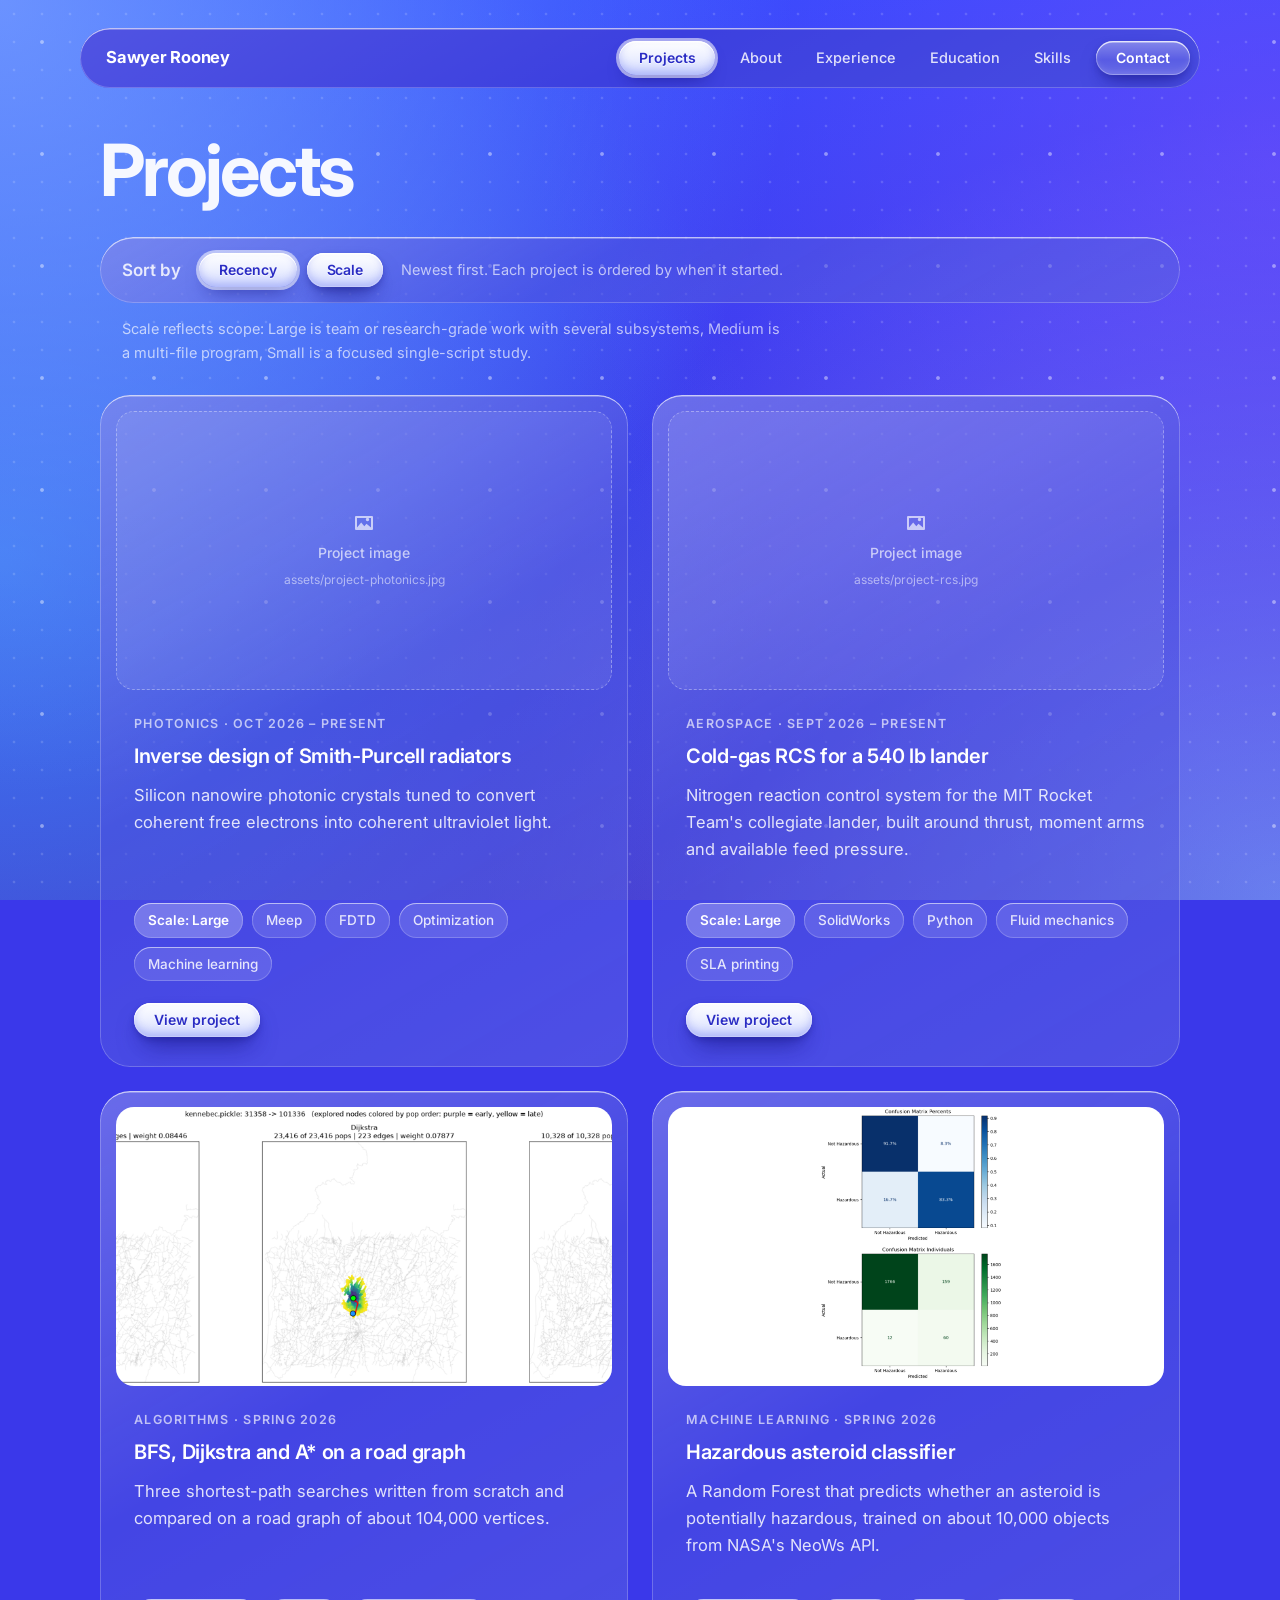
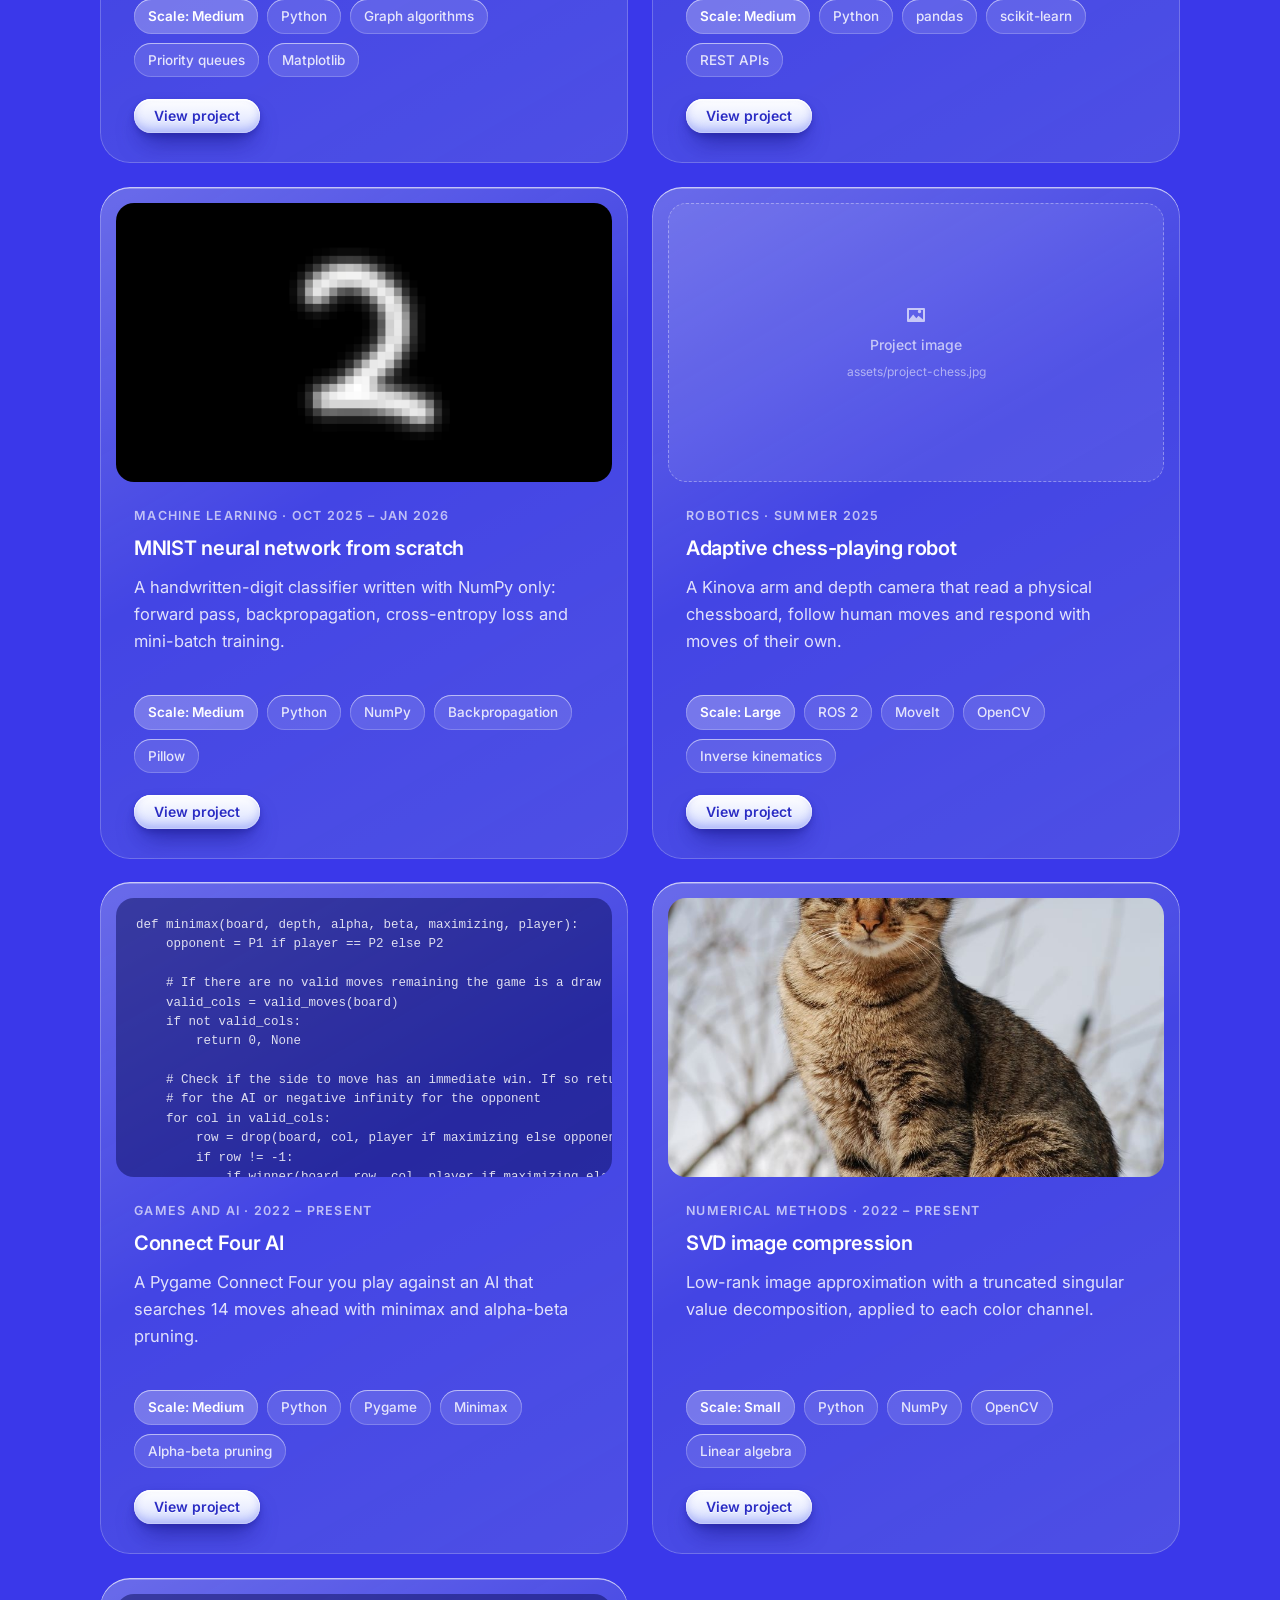
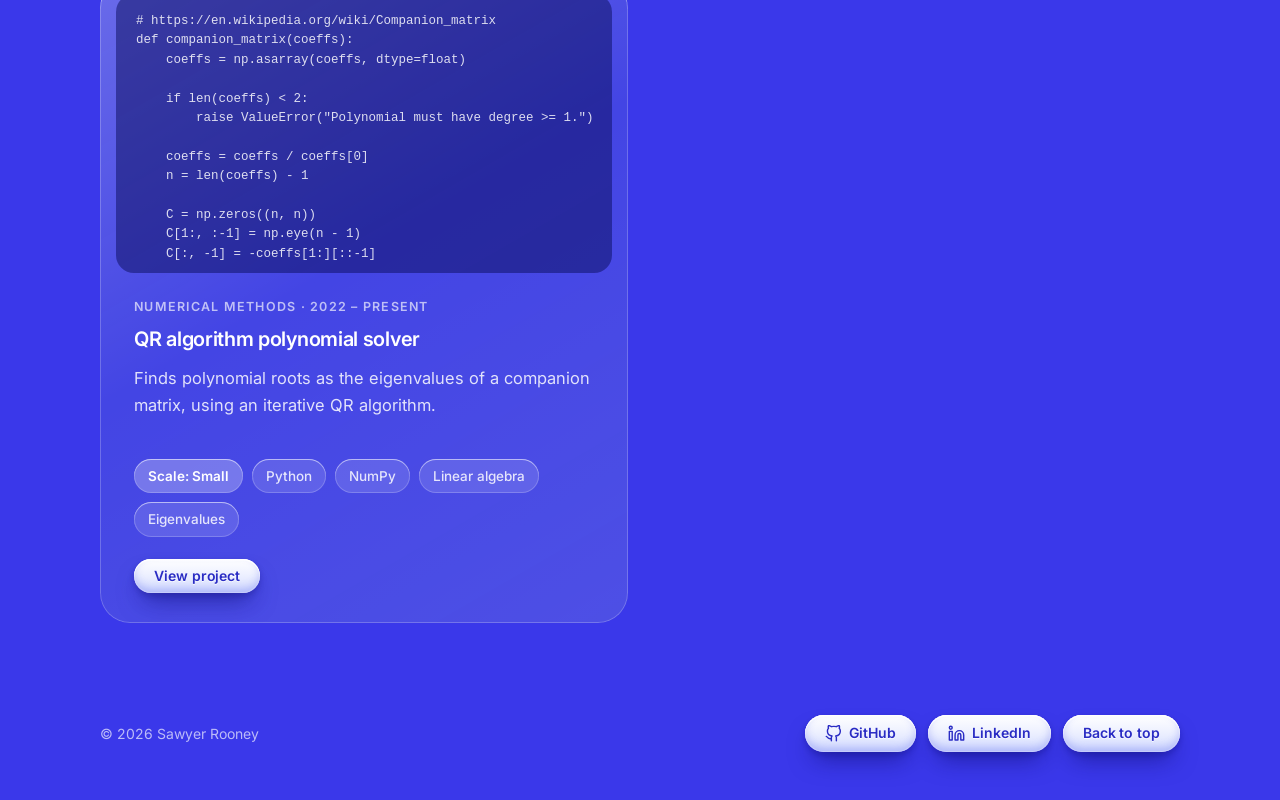
==== commit f95c7b35: "Update MNIST project image source" ====
--- a/projects.html
+++ b/projects.html
@@ -97,7 +97,7 @@
         <p class="more"><a class="btn primary small" href="projects/connect4.html" aria-label="View project: Connect Four AI">View project</a></p>
       </article>
       <article class="card glass" data-date="2025-10" data-scale="2">
-        <div class="media wide"><img src="assets/projects/mnist/sample-1.png" alt="MNIST neural network from scratch" loading="lazy" decoding="async"></div>
+        <div class="media wide"><img src="assets/projects/mnist/Display.png" alt="MNIST neural network from scratch" loading="lazy" decoding="async"></div>
         <p class="kicker">Machine learning &middot; Oct 2025 – Jan 2026</p>
         <h3>MNIST neural network from scratch</h3>
         <p class="lead">A handwritten-digit classifier written with NumPy only: forward pass, backpropagation, cross-entropy loss and mini-batch training.</p>
--- a/styles.css
+++ b/styles.css
@@ -68,10 +68,6 @@
 }
 @media (prefers-reduced-transparency:reduce){
   .glass{background:rgba(48,48,180,.85)}
-}
-@media (hover:hover){
-  .card{transition:transform .25s cubic-bezier(.2,.8,.2,1)}
-  .card:hover{transform:translateY(-4px)}
 }
 
 /* ---------- nav ---------- */
@@ -246,7 +242,7 @@
   .email{font-size:19px}
 }
 @media (prefers-reduced-motion:reduce){
-  .card,.item,.skill,.btn{transition:none}
+  .item,.skill,.btn{transition:none}
 }
 
 /* ---------- skip rendering off-screen sections until they near the viewport ---------- */
@@ -264,10 +260,6 @@
 .sort-note{color:var(--ink-mute);font-size:14.5px}
 .scale-key{margin:14px 0 30px 22px;max-width:46em;color:var(--ink-mute);font-size:14.5px}
 .chips li.scale{background:rgba(255,255,255,.26);color:#fff;font-weight:600}
-.stretch::after{content:"";position:absolute;inset:0;border-radius:30px}
-.card .btn.stretch{position:static}
-.card .stretch:focus-visible{outline:0}
-.card .stretch:focus-visible::after{outline:3px solid #fff;outline-offset:-5px}
 .media.fit img{object-fit:contain;background:#fff}
 .media.peek{background:rgba(10,12,90,.5)}
 .peek pre{margin:0;padding:18px 20px;font:12.5px/1.55 ui-monospace,SFMono-Regular,Menlo,Consolas,monospace;color:var(--ink-soft);overflow:hidden;white-space:pre}
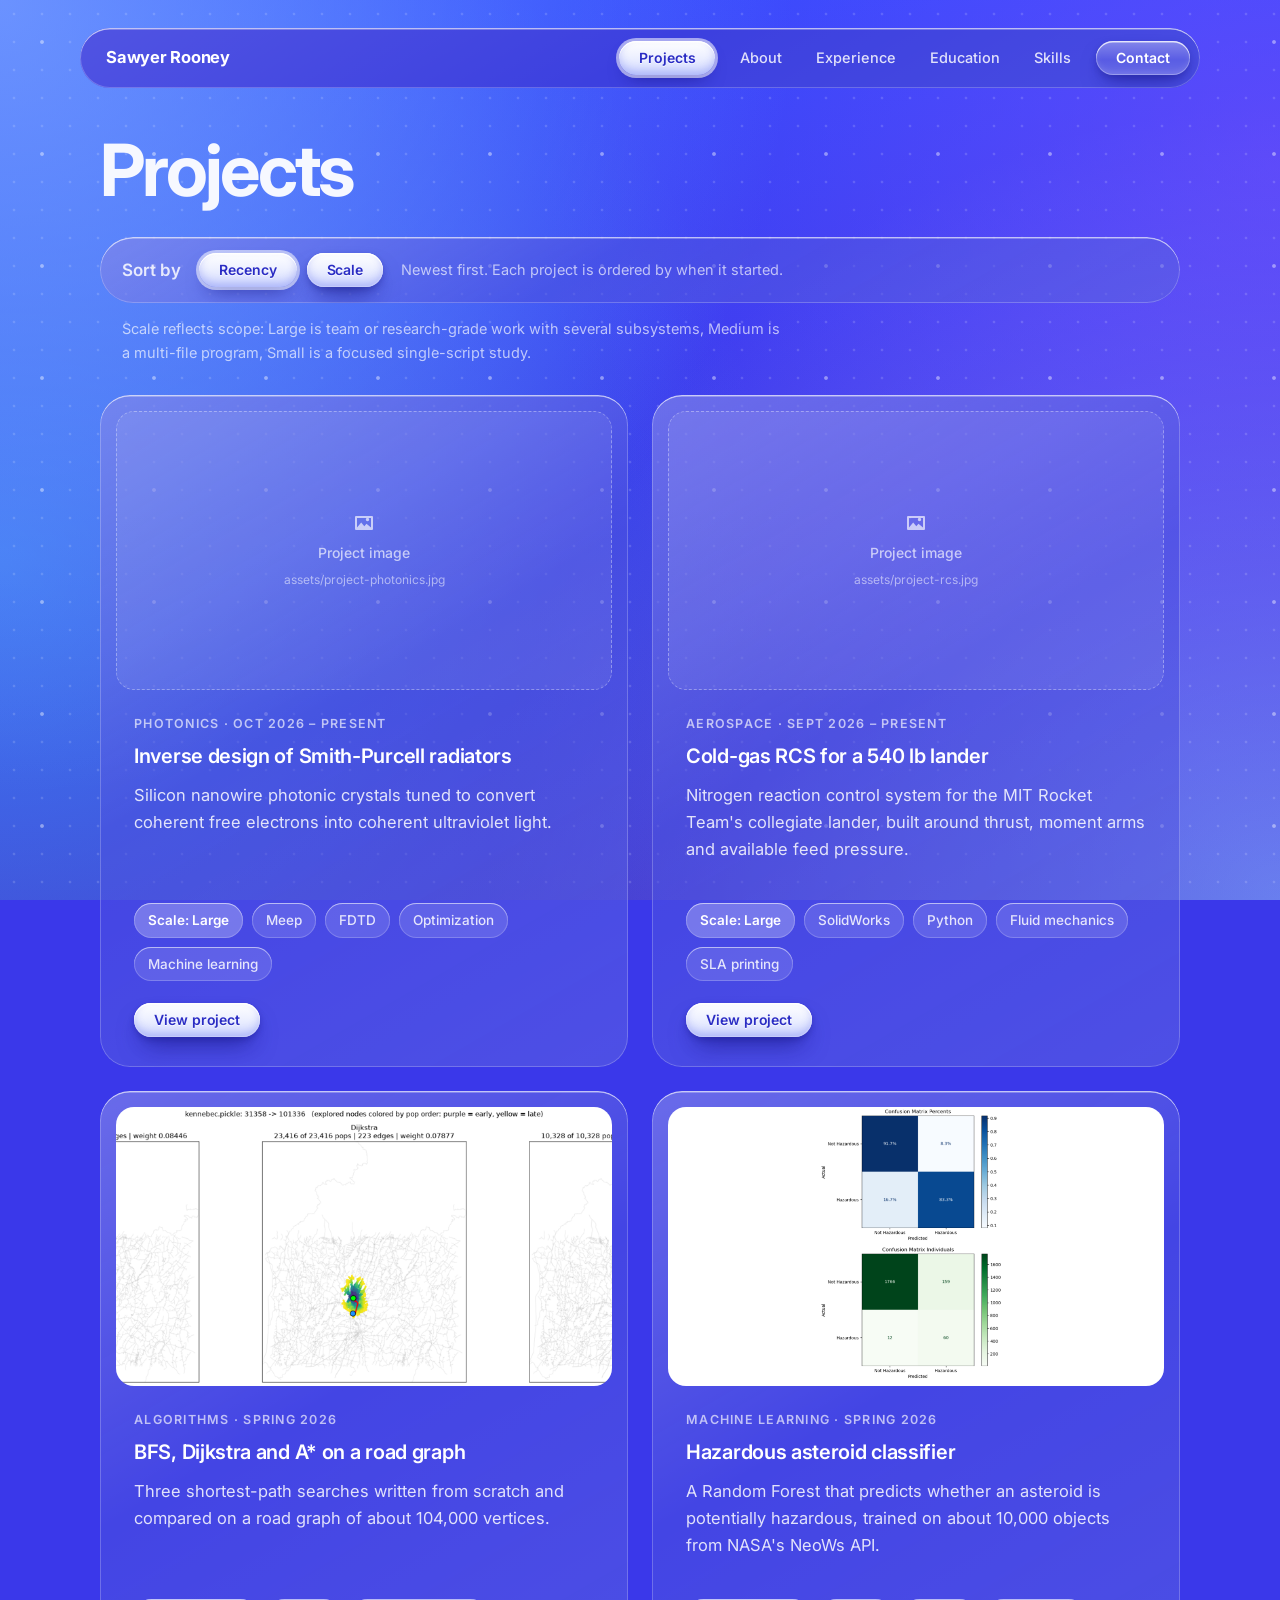
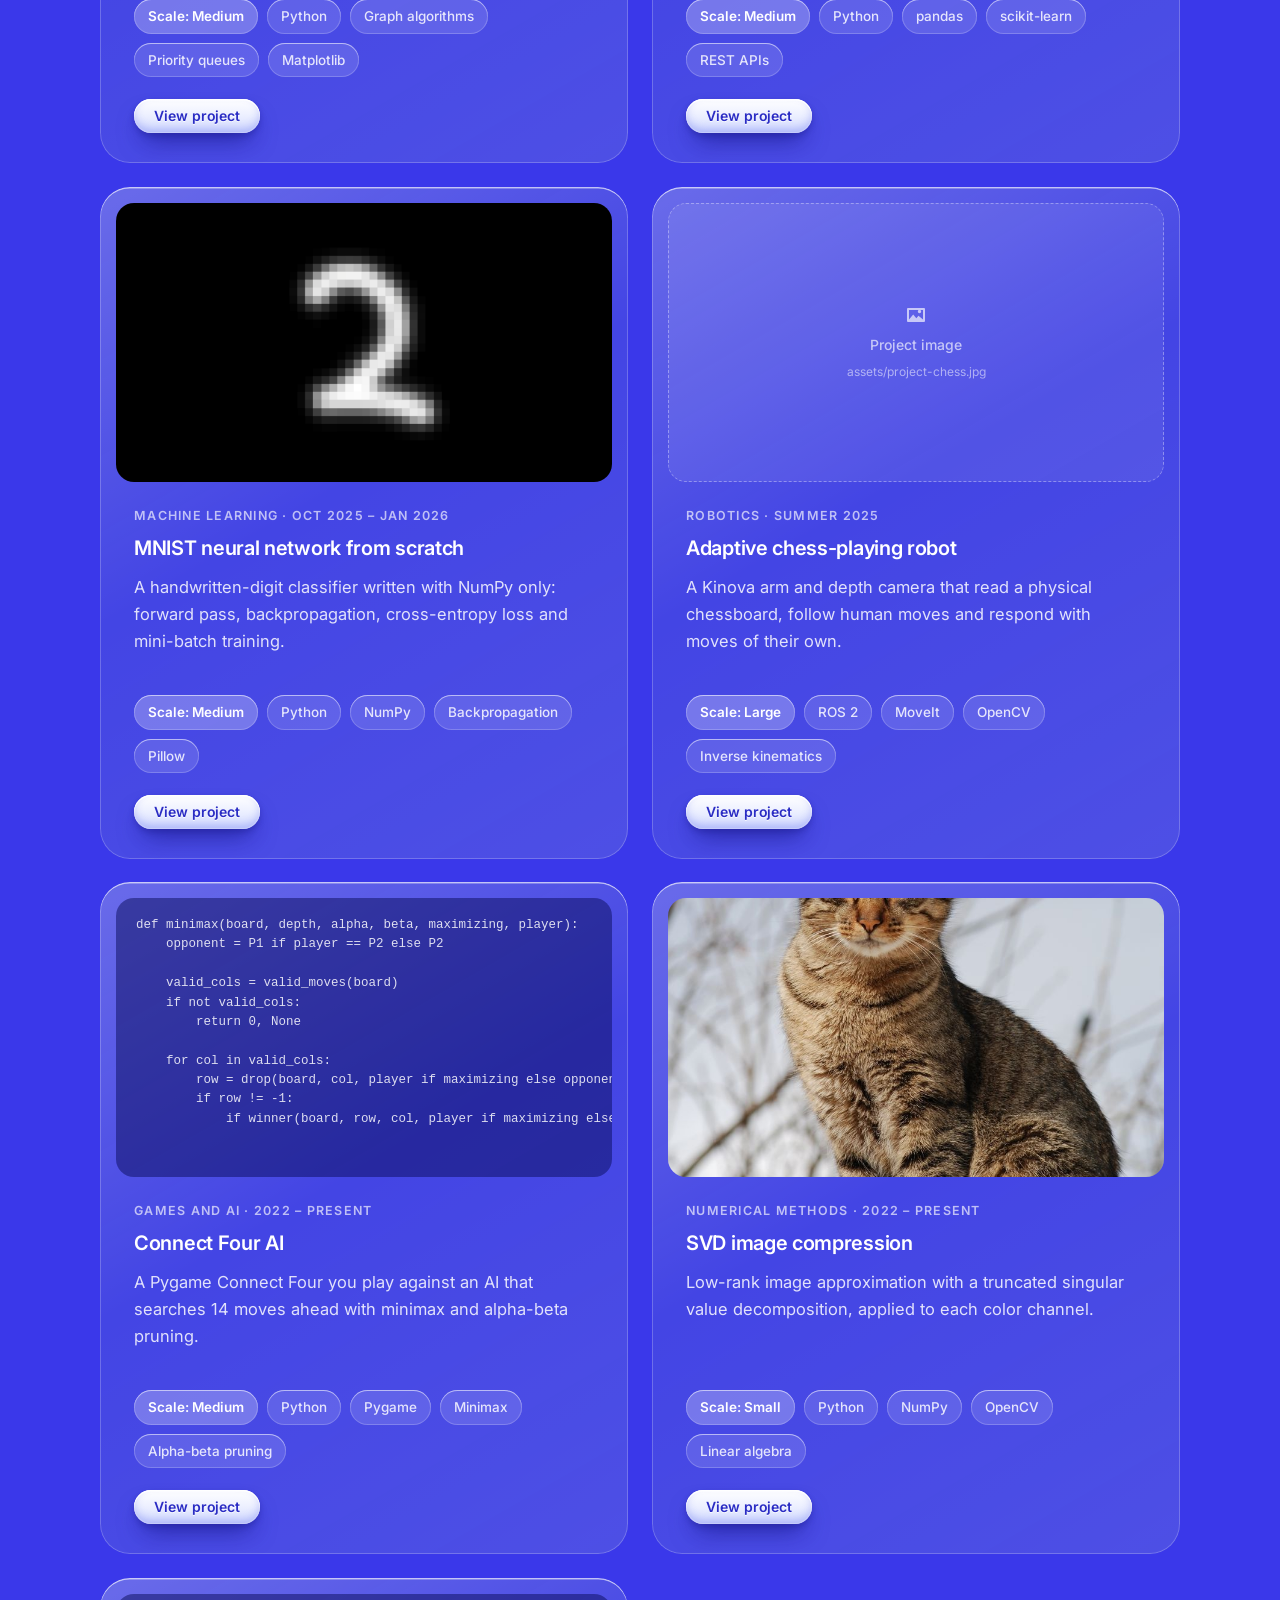
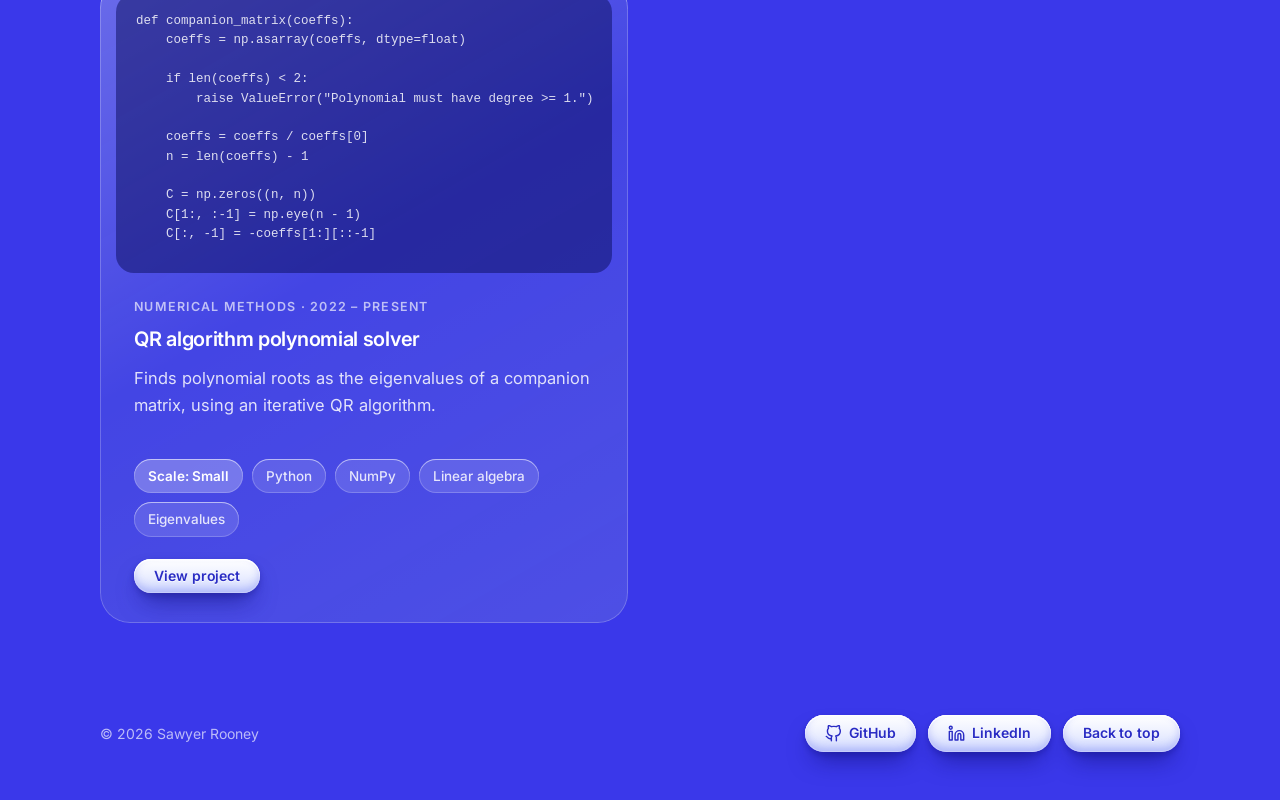
==== commit ed9b9099: "Refactor minimax function and update companion_matrix Removed comments from the minimax function and" ====
--- a/projects.html
+++ b/projects.html
@@ -79,13 +79,10 @@
         <div class="media wide peek" aria-hidden="true"><pre>def minimax(board, depth, alpha, beta, maximizing, player):
     opponent = P1 if player == P2 else P2
 
-    # If there are no valid moves remaining the game is a draw
     valid_cols = valid_moves(board)
     if not valid_cols:
         return 0, None
 
-    # Check if the side to move has an immediate win. If so retu
-    # for the AI or negative infinity for the opponent
     for col in valid_cols:
         row = drop(board, col, player if maximizing else opponen
         if row != -1:
@@ -121,7 +118,7 @@
         <p class="more"><a class="btn primary small" href="projects/svd.html" aria-label="View project: SVD image compression">View project</a></p>
       </article>
       <article class="card glass" data-date="2025-01" data-scale="1">
-        <div class="media wide peek" aria-hidden="true"><pre># https://en.wikipedia.org/wiki/Companion_matrix
+        <div class="media wide peek" aria-hidden="true"><pre>
 def companion_matrix(coeffs):
     coeffs = np.asarray(coeffs, dtype=float)
 
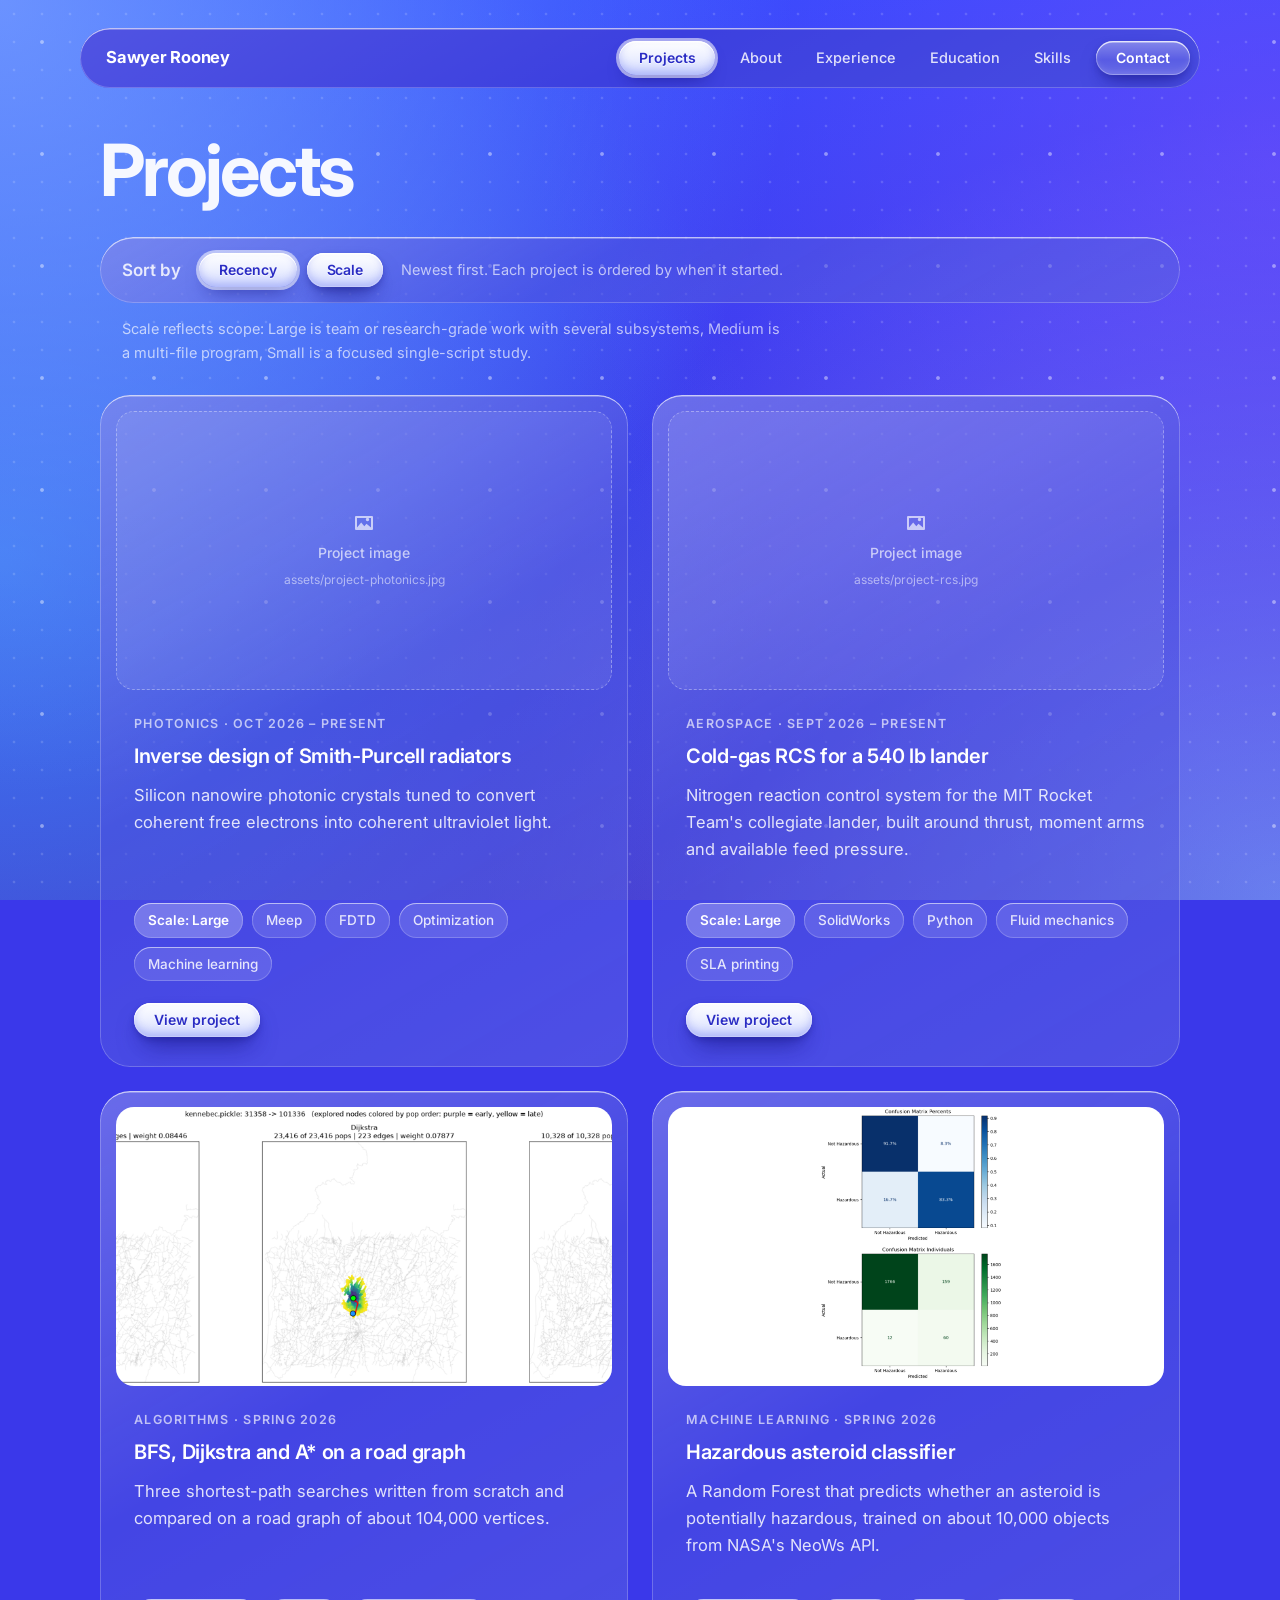
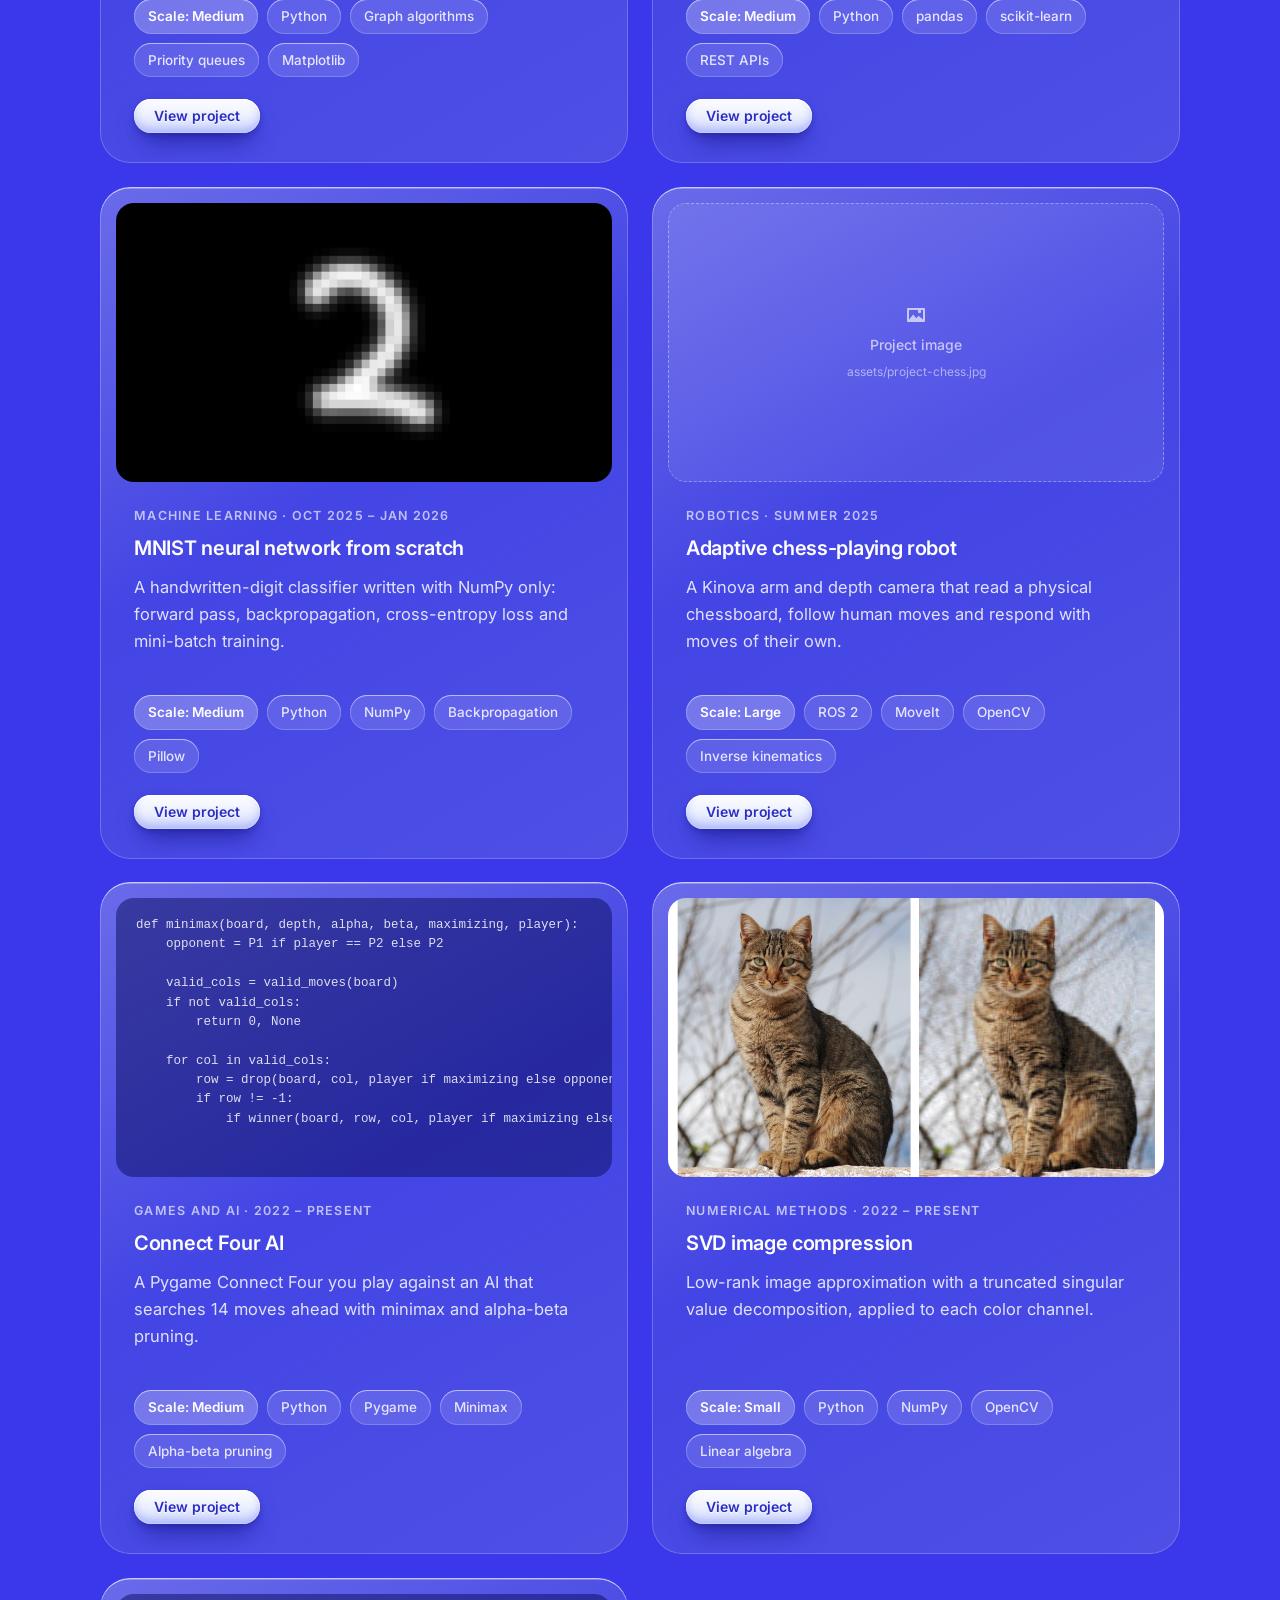
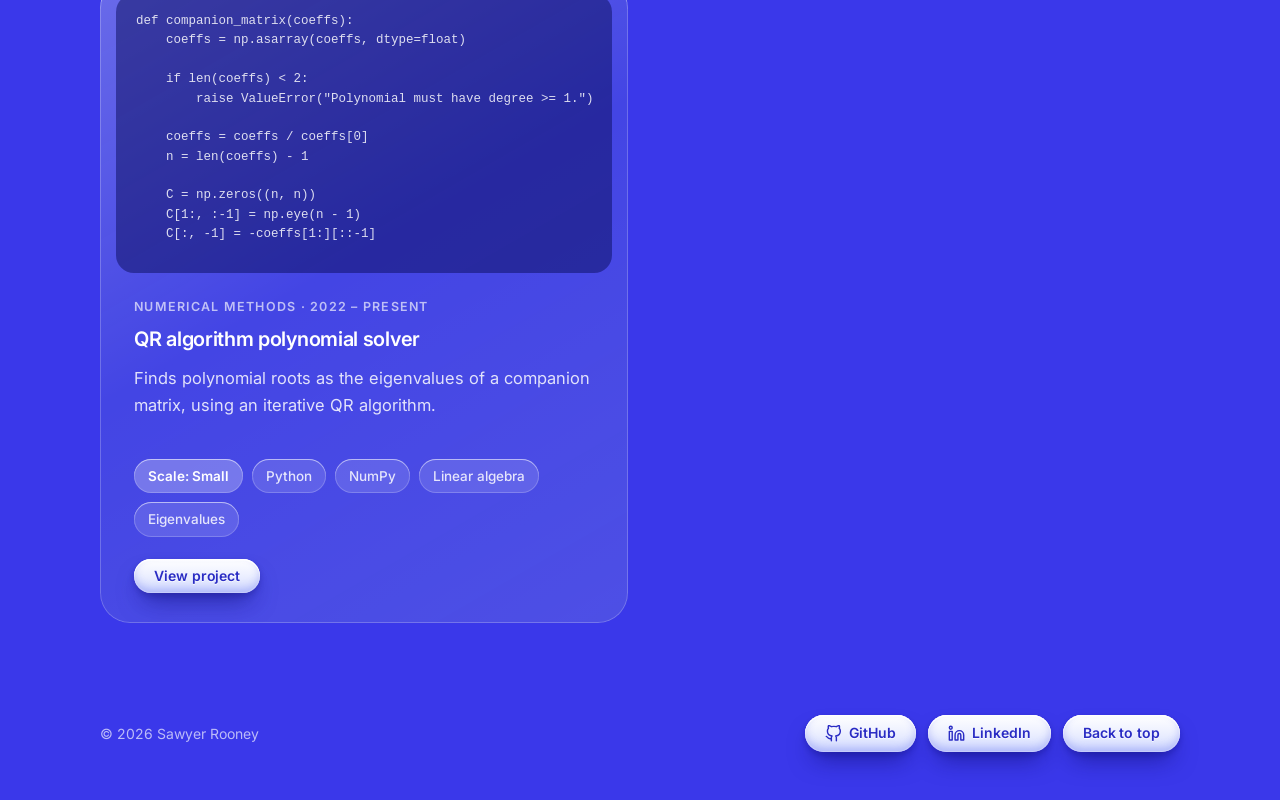
==== commit 34fee568: "Update SVD image compression thumbnail" ====
--- a/projects.html
+++ b/projects.html
@@ -110,7 +110,7 @@
         <p class="more"><a class="btn primary small" href="projects/rfc.html" aria-label="View project: Hazardous asteroid classifier">View project</a></p>
       </article>
       <article class="card glass" data-date="2025-01" data-scale="1">
-        <div class="media wide"><img src="assets/projects/svd/uncompressed.jpg" alt="SVD image compression" loading="lazy" decoding="async"></div>
+        <div class="media wide"><img src="assets/projects/svd/Display.jpg" alt="SVD image compression" loading="lazy" decoding="async"></div>
         <p class="kicker">Numerical methods &middot; 2022 – Present</p>
         <h3>SVD image compression</h3>
         <p class="lead">Low-rank image approximation with a truncated singular value decomposition, applied to each color channel.</p>
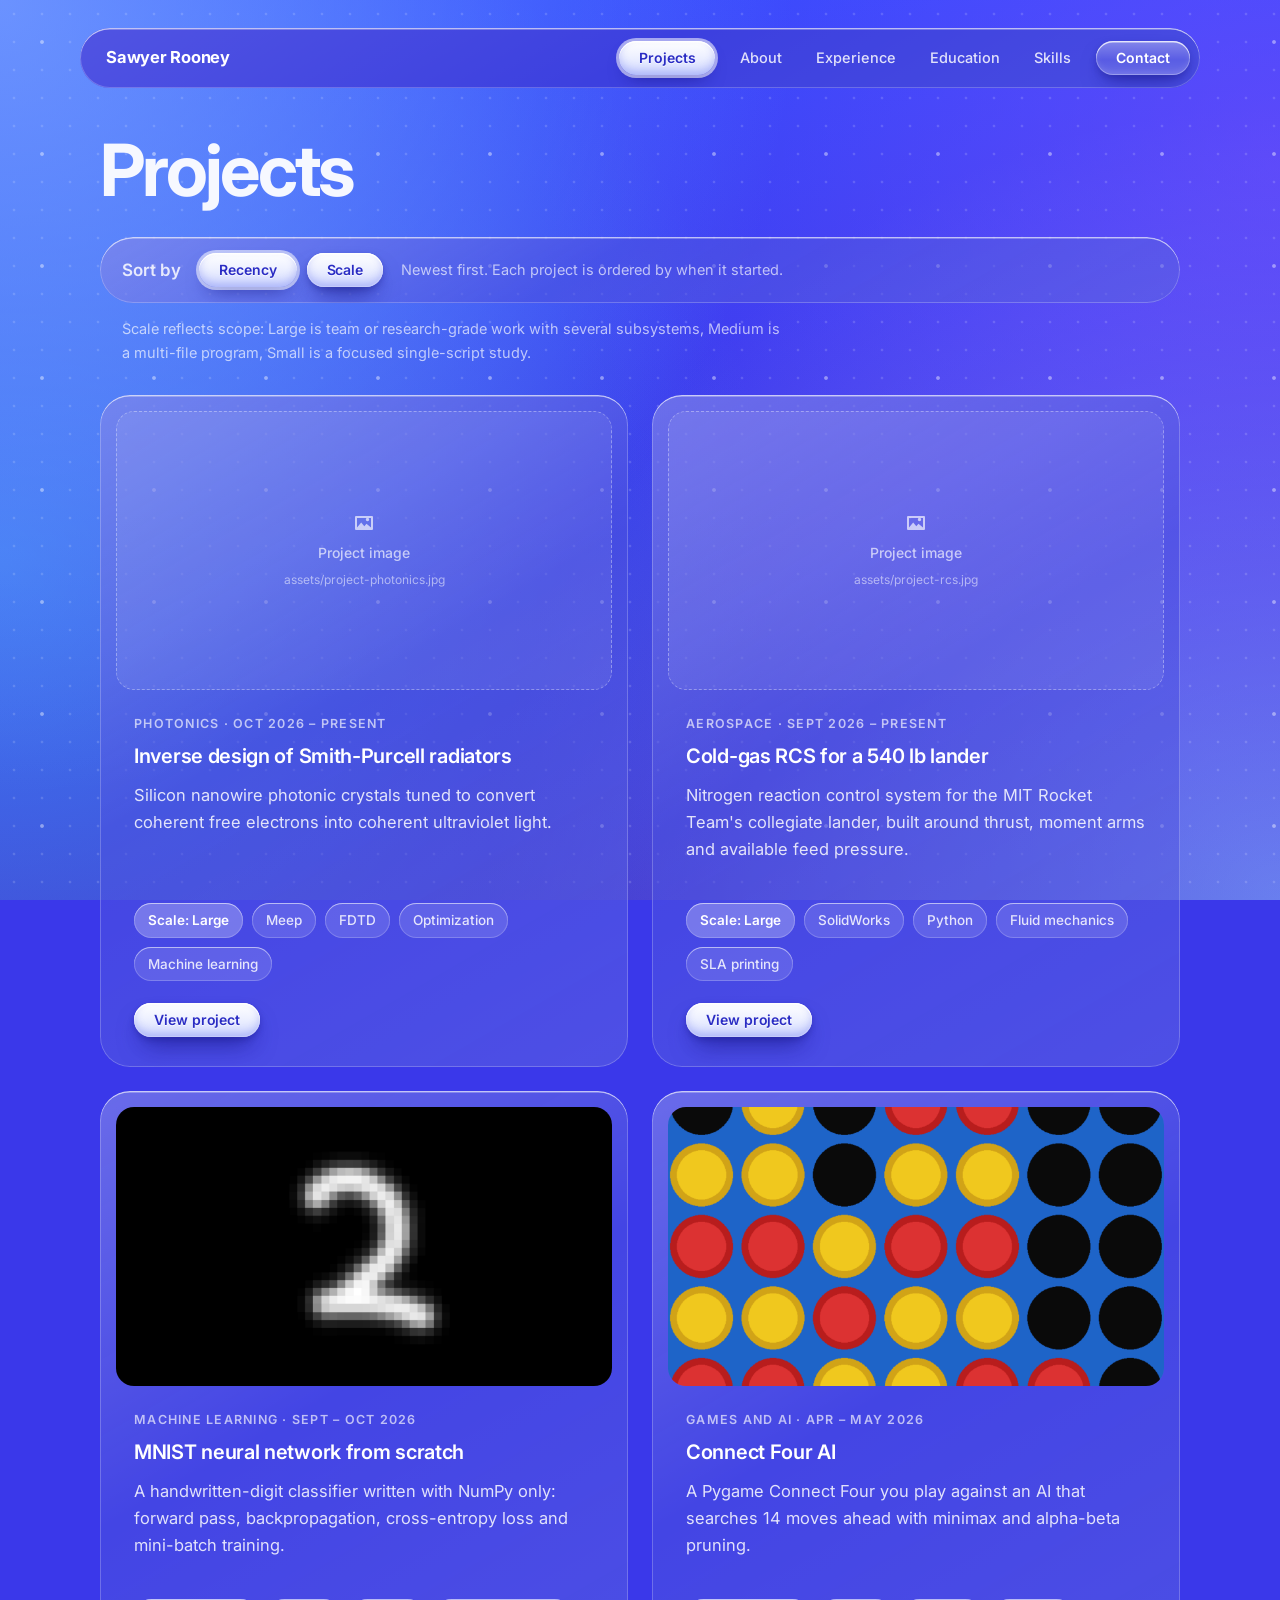
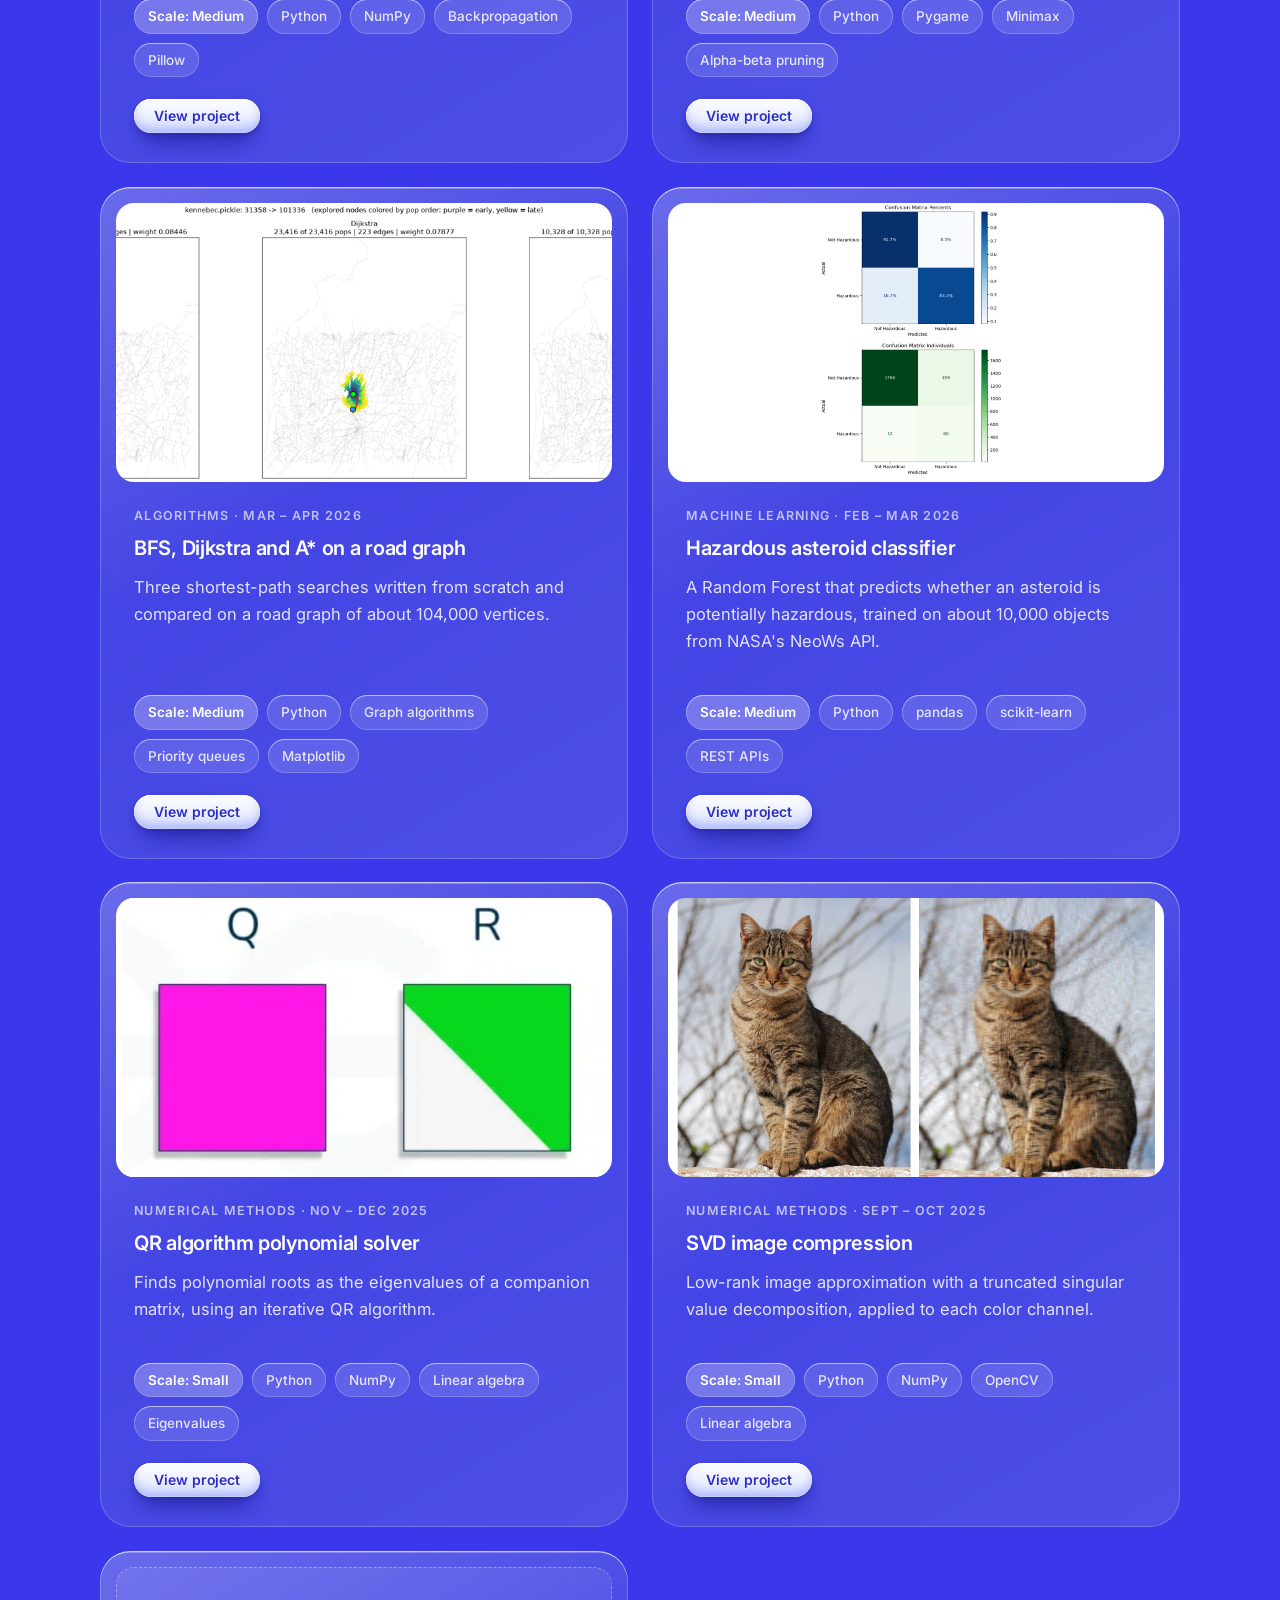
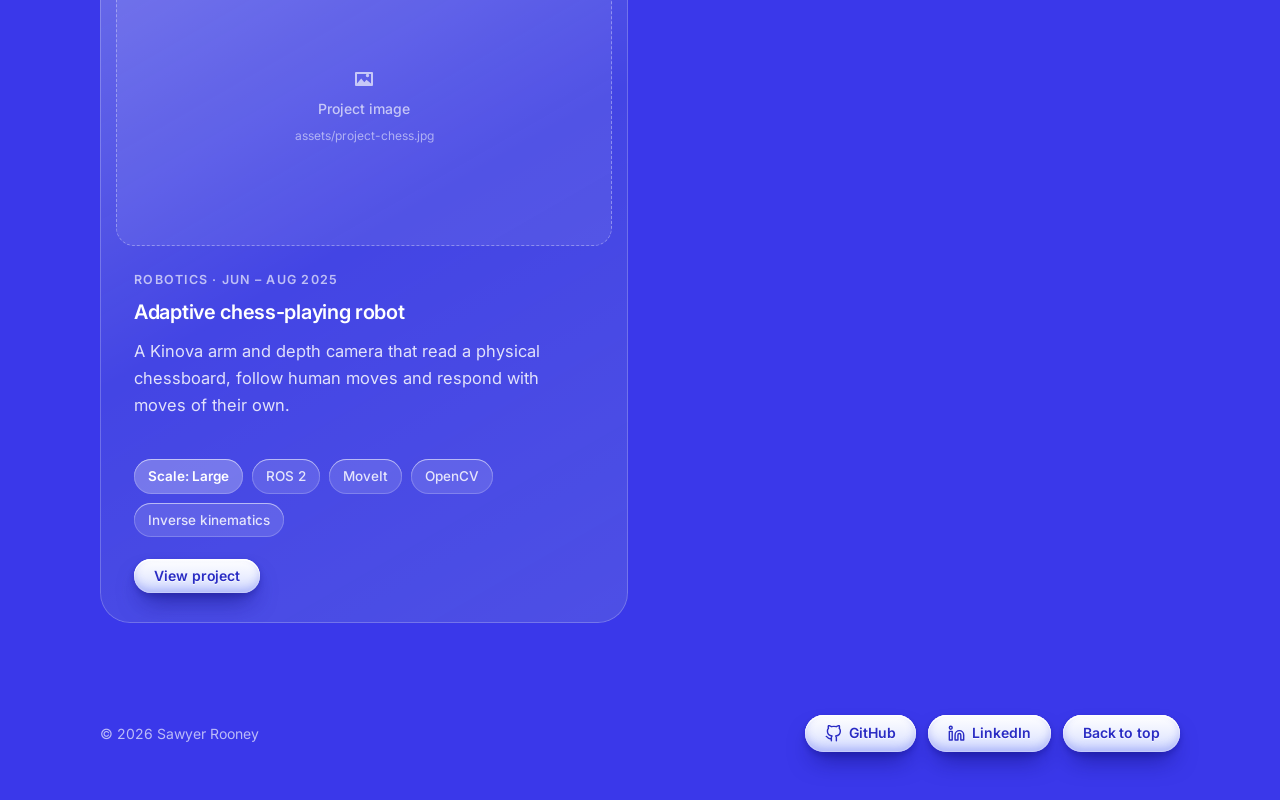
==== commit a688dad5: "Add files via upload" ====
--- a/projects.html
+++ b/projects.html
@@ -61,7 +61,7 @@
       </article>
       <article class="card glass" data-date="2025-06" data-scale="3">
         <div class="media wide"><span class="media-ph"><svg viewBox="0 0 24 24" width="24" height="24" aria-hidden="true"><path d="M4 5h16a1 1 0 0 1 1 1v12a1 1 0 0 1-1 1H4a1 1 0 0 1-1-1V6a1 1 0 0 1 1-1Zm1 11.6 4.2-5 3.1 3.6 2.2-2.4L19 16.6V7H5v9.6ZM15.5 10.2a1.7 1.7 0 1 1 0-3.4 1.7 1.7 0 0 1 0 3.4Z" fill="currentColor"/></svg>Project image<small>assets/project-chess.jpg</small></span><img src="assets/project-chess.jpg" alt="Adaptive chess-playing robot" loading="lazy" decoding="async" onerror="this.remove()"></div>
-        <p class="kicker">Robotics &middot; Summer 2025</p>
+        <p class="kicker">Robotics &middot; Jun – Aug 2025</p>
         <h3>Adaptive chess-playing robot</h3>
         <p class="lead">A Kinova arm and depth camera that read a physical chessboard, follow human moves and respond with moves of their own.</p>
         <ul class="chips"><li class="scale">Scale: Large</li><li>ROS 2</li><li>MoveIt</li><li>OpenCV</li><li>Inverse kinematics</li></ul>
@@ -69,33 +69,23 @@
       </article>
       <article class="card glass" data-date="2026-03" data-scale="2">
         <div class="media wide"><img src="assets/projects/dijkstra/road-graph-search.png" alt="BFS, Dijkstra and A* on a road graph" loading="lazy" decoding="async"></div>
-        <p class="kicker">Algorithms &middot; Spring 2026</p>
+        <p class="kicker">Algorithms &middot; Mar – Apr 2026</p>
         <h3>BFS, Dijkstra and A* on a road graph</h3>
         <p class="lead">Three shortest-path searches written from scratch and compared on a road graph of about 104,000 vertices.</p>
         <ul class="chips"><li class="scale">Scale: Medium</li><li>Python</li><li>Graph algorithms</li><li>Priority queues</li><li>Matplotlib</li></ul>
         <p class="more"><a class="btn primary small" href="projects/dijkstra.html" aria-label="View project: BFS, Dijkstra and A* on a road graph">View project</a></p>
       </article>
-      <article class="card glass" data-date="2025-01" data-scale="2">
-        <div class="media wide peek" aria-hidden="true"><pre>def minimax(board, depth, alpha, beta, maximizing, player):
-    opponent = P1 if player == P2 else P2
-
-    valid_cols = valid_moves(board)
-    if not valid_cols:
-        return 0, None
-
-    for col in valid_cols:
-        row = drop(board, col, player if maximizing else opponen
-        if row != -1:
-            if winner(board, row, col, player if maximizing else</pre></div>
-        <p class="kicker">Games and AI &middot; 2022 – Present</p>
+      <article class="card glass" data-date="2026-04" data-scale="2">
+        <div class="media wide"><img src="assets/projects/connect4/Display.png" alt="Connect Four AI" loading="lazy" decoding="async"></div>
+        <p class="kicker">Games and AI &middot; Apr – May 2026</p>
         <h3>Connect Four AI</h3>
         <p class="lead">A Pygame Connect Four you play against an AI that searches 14 moves ahead with minimax and alpha-beta pruning.</p>
         <ul class="chips"><li class="scale">Scale: Medium</li><li>Python</li><li>Pygame</li><li>Minimax</li><li>Alpha-beta pruning</li></ul>
         <p class="more"><a class="btn primary small" href="projects/connect4.html" aria-label="View project: Connect Four AI">View project</a></p>
       </article>
-      <article class="card glass" data-date="2025-10" data-scale="2">
+      <article class="card glass" data-date="2026-09" data-scale="2">
         <div class="media wide"><img src="assets/projects/mnist/Display.png" alt="MNIST neural network from scratch" loading="lazy" decoding="async"></div>
-        <p class="kicker">Machine learning &middot; Oct 2025 – Jan 2026</p>
+        <p class="kicker">Machine learning &middot; Sept – Oct 2026</p>
         <h3>MNIST neural network from scratch</h3>
         <p class="lead">A handwritten-digit classifier written with NumPy only: forward pass, backpropagation, cross-entropy loss and mini-batch training.</p>
         <ul class="chips"><li class="scale">Scale: Medium</li><li>Python</li><li>NumPy</li><li>Backpropagation</li><li>Pillow</li></ul>
@@ -103,36 +93,23 @@
       </article>
       <article class="card glass" data-date="2026-02" data-scale="2">
         <div class="media wide fit"><img src="assets/projects/rfc/confusion-matrix.png" alt="Hazardous asteroid classifier" loading="lazy" decoding="async"></div>
-        <p class="kicker">Machine learning &middot; Spring 2026</p>
+        <p class="kicker">Machine learning &middot; Feb – Mar 2026</p>
         <h3>Hazardous asteroid classifier</h3>
         <p class="lead">A Random Forest that predicts whether an asteroid is potentially hazardous, trained on about 10,000 objects from NASA&#x27;s NeoWs API.</p>
         <ul class="chips"><li class="scale">Scale: Medium</li><li>Python</li><li>pandas</li><li>scikit-learn</li><li>REST APIs</li></ul>
         <p class="more"><a class="btn primary small" href="projects/rfc.html" aria-label="View project: Hazardous asteroid classifier">View project</a></p>
       </article>
-      <article class="card glass" data-date="2025-01" data-scale="1">
+      <article class="card glass" data-date="2025-09" data-scale="1">
         <div class="media wide"><img src="assets/projects/svd/Display.jpg" alt="SVD image compression" loading="lazy" decoding="async"></div>
-        <p class="kicker">Numerical methods &middot; 2022 – Present</p>
+        <p class="kicker">Numerical methods &middot; Sept – Oct 2025</p>
         <h3>SVD image compression</h3>
         <p class="lead">Low-rank image approximation with a truncated singular value decomposition, applied to each color channel.</p>
         <ul class="chips"><li class="scale">Scale: Small</li><li>Python</li><li>NumPy</li><li>OpenCV</li><li>Linear algebra</li></ul>
         <p class="more"><a class="btn primary small" href="projects/svd.html" aria-label="View project: SVD image compression">View project</a></p>
       </article>
-      <article class="card glass" data-date="2025-01" data-scale="1">
-        <div class="media wide peek" aria-hidden="true"><pre>
-def companion_matrix(coeffs):
-    coeffs = np.asarray(coeffs, dtype=float)
-
-    if len(coeffs) &lt; 2:
-        raise ValueError(&quot;Polynomial must have degree &gt;= 1.&quot;)
-
-    coeffs = coeffs / coeffs[0]
-    n = len(coeffs) - 1
-
-    C = np.zeros((n, n))
-    C[1:, :-1] = np.eye(n - 1)
-    C[:, -1] = -coeffs[1:][::-1]
-</pre></div>
-        <p class="kicker">Numerical methods &middot; 2022 – Present</p>
+      <article class="card glass" data-date="2025-11" data-scale="1">
+        <div class="media wide fit"><img src="assets/projects/qr/Display.png" alt="QR algorithm polynomial solver" loading="lazy" decoding="async"></div>
+        <p class="kicker">Numerical methods &middot; Nov – Dec 2025</p>
         <h3>QR algorithm polynomial solver</h3>
         <p class="lead">Finds polynomial roots as the eigenvalues of a companion matrix, using an iterative QR algorithm.</p>
         <ul class="chips"><li class="scale">Scale: Small</li><li>Python</li><li>NumPy</li><li>Linear algebra</li><li>Eigenvalues</li></ul>
